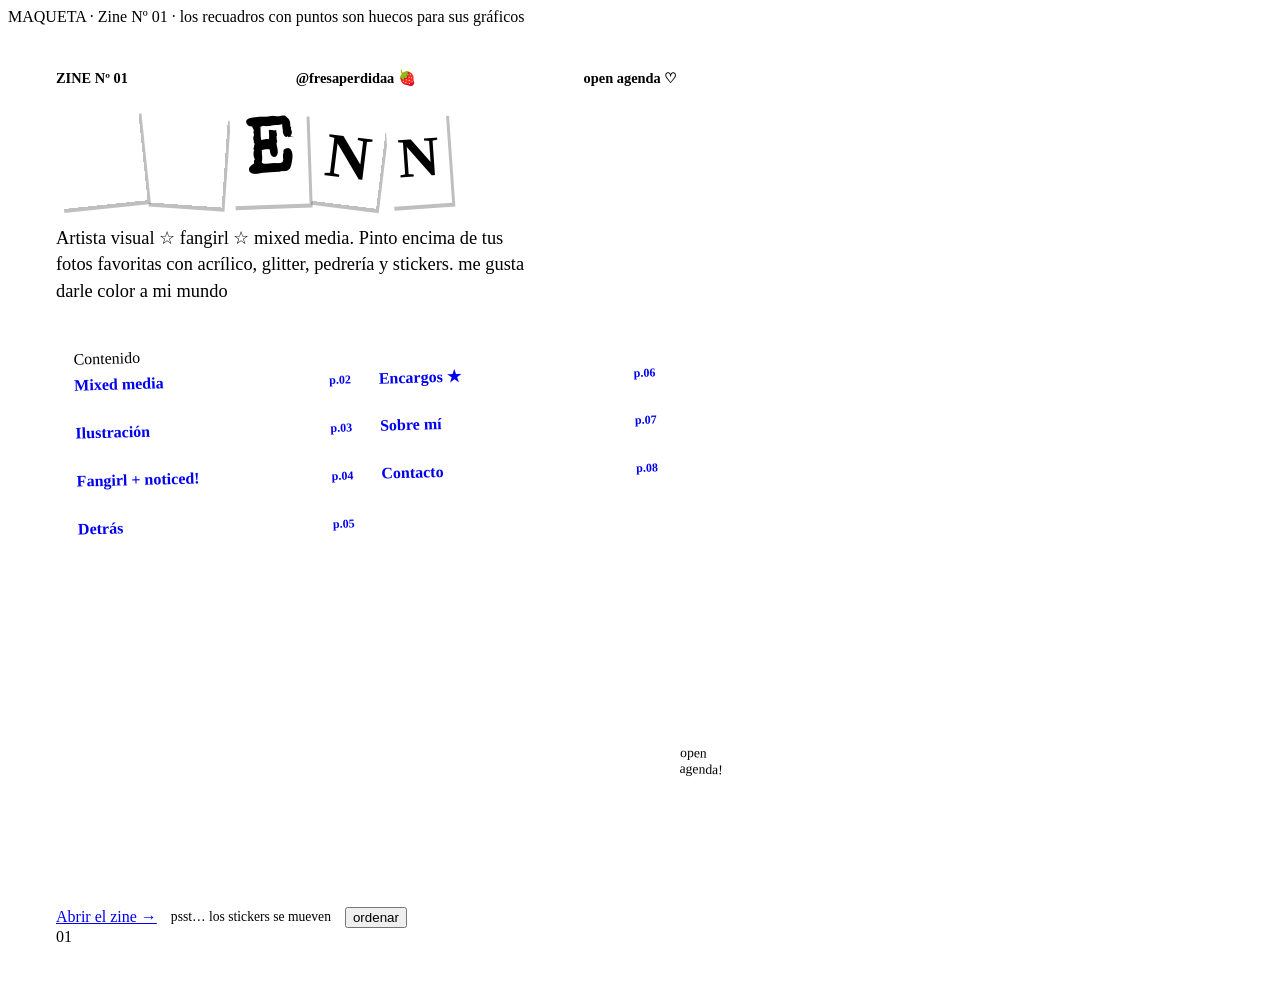
==== mockup/index.html @ 178f4131 "feat(mockup): páginas del zine Nº 01 Portada a pantalla completa con video en loop e índice, Mixed m" ====
<!doctype html>
<html lang="es">
<head>
<meta charset="utf-8">
<meta name="viewport" content="width=device-width, initial-scale=1">
<title>Glenn — Zine Nº 01</title>
<link rel="preconnect" href="https://fonts.googleapis.com">
<link rel="stylesheet" href="https://fonts.googleapis.com/css2?family=Archivo+Black&family=Bowlby+One&family=Courier+Prime:ital,wght@0,400;0,700;1,400&family=Rock+Salt&family=Rubik+Mono+One&family=Special+Elite&display=swap">
<link rel="stylesheet" href="assets/zine.css">
<style>
/* Portada a pantalla completa: en escritorio todo cabe sin desplazar;
   en celular, título + video + botón llenan la primera pantalla. */
.cover-body .zine { padding-top: 12px; padding-bottom: 12px; }
.cover-body .pager { display: none; }   /* la portada ya tiene "Abrir el zine" y las pestañas */
.cover {
  --gap: clamp(8px, 2.2vh, 22px);
  height: calc(100svh - var(--bar, 0px) - 24px); min-height: 0; padding: clamp(18px, 3.5vh, 40px) clamp(20px, 4vw, 48px);
  display: grid; column-gap: clamp(24px, 4vw, 48px);
  grid-template-columns: minmax(0, 1fr) auto;
  grid-template-rows: auto auto auto minmax(0, 1fr) auto;
  grid-template-areas: "issue reel" "title reel" "sub reel" "toc reel" "cta reel";
}
.issue { grid-area: issue; display: flex; justify-content: space-between; gap: 12px; border-bottom: 3px solid var(--ink); padding-bottom: 8px; margin-bottom: var(--gap); font-weight: 700; font-size: .9rem; }

/* Nombre en letras recortadas: cada letra se mueve al pasar el ratón */
.ransom { grid-area: title; display: flex; gap: 6px; margin: 0 0 var(--gap); --fs: clamp(2.2rem, min(6vw, 10vh), 5.4rem); }
.ransom span { display: inline-grid; place-items: center; font-size: var(--fs); line-height: 1; padding: .06em .18em .12em;
  box-shadow: 3px 4px 0 rgba(0,0,0,.25); transition: rotate .3s var(--pop), translate .3s var(--pop); cursor: default; }
.ransom span:hover { rotate: calc(var(--rot) * -1.6); translate: 0 -8px; }
.ransom span:nth-child(1) { --rot: -6deg; rotate: var(--rot); font-family: var(--block); background: var(--ink); color: #fff; }
.ransom span:nth-child(2) { --rot: 4deg; rotate: var(--rot); font-family: "Bowlby One"; }
.ransom span:nth-child(3) { --rot: -2deg; rotate: var(--rot); font-family: "Special Elite"; background: #fff; border: 3px solid var(--ink); font-weight: 700; }
.ransom span:nth-child(4) { --rot: 7deg; rotate: var(--rot); font-family: var(--stamp); background: var(--riso-green); font-size: calc(var(--fs) * .82); }
.ransom span:nth-child(5) { --rot: -4deg; rotate: var(--rot); font-family: var(--hand); background: #fff; color: var(--riso-red); font-size: calc(var(--fs) * .74); border: 3px solid var(--riso-red); }
.ransom span.glitter { color: #fff; text-shadow: 2px 2px 0 var(--ink); }
.sub { grid-area: sub; font-size: clamp(.95rem, 2.1vh, 1.15rem); line-height: 1.45; max-width: 52ch; margin: 0 0 var(--gap); }

/* Índice en dos columnas con "asomo" de cada sección */
.toc-wrap { grid-area: toc; position: relative; align-self: start; }
.toc { background: #fff; border: 2px solid var(--ink); padding: clamp(10px, 2vh, 18px) 20px; rotate: -1.5deg; position: relative; max-width: 600px; }
.toc h2 { font: 400 .95rem var(--stamp); margin: 0 0 4px; }
.toc ol { list-style: none; margin: 0; padding: 0; columns: 2; column-gap: 28px; }
.toc li { break-inside: avoid; }
.toc a { display: flex; align-items: baseline; gap: 8px; min-height: clamp(30px, 4.6vh, 40px); padding: 4px 0; text-decoration: none; font-weight: 700; transition: padding .2s; }
.toc a::after { content: ""; order: 2; flex: 1; border-bottom: 2px dotted var(--ink); }
.toc a span { order: 3; font-family: var(--stamp); font-size: .75rem; }
.toc a:hover, .toc a:focus-visible { color: var(--riso-red); padding-left: 8px; }
.toc .tape { top: -14px; right: 20px; rotate: 8deg; }
.peek { position: absolute; right: -40px; top: -20px; width: clamp(110px, 18vh, 170px); aspect-ratio: 1; z-index: 6; pointer-events: none;
  opacity: 0; scale: .6; rotate: 8deg; transition: opacity .2s, scale .3s var(--pop); box-shadow: 6px 6px 0 var(--ink); }
.peek.on { opacity: 1; scale: 1; }

.desk-hint { grid-area: cta; display: flex; gap: 14px; align-items: center; margin-top: var(--gap); }
.desk-hint .hand { font-size: .85rem; }
.desk-hint .btn, .desk-hint .dymo { flex-shrink: 0; }

/* Video: ocupa toda la altura disponible y deduce el ancho (9:16) */
.cutout { grid-area: reel; position: relative; height: 100%; min-height: 0; aspect-ratio: 9 / 16; justify-self: end;
  rotate: 2deg; box-shadow: 10px 12px 0 var(--ink); background: #fff; border: 3px solid var(--ink); padding: 8px; }
.cutout .reel, .cutout .reel-missing { width: 100%; height: 100%; }
.cutout .reel { display: block; object-fit: cover; background: #111; }
.cutout .reel-missing[hidden], .cutout .reel[hidden] { display: none; }
.cutout .play { position: absolute; left: 16px; bottom: 16px; z-index: 4; width: 48px; height: 48px; border-radius: 50%;
  border: 2px solid var(--ink); background: var(--riso-yellow); font-size: 1rem; cursor: pointer; box-shadow: 3px 3px 0 var(--ink); }
.cutout .play[hidden] { display: none; }
.cutout .tape { top: -14px; left: 30%; rotate: -6deg; }
.cutout .stamp { position: absolute; left: -36px; bottom: 18%; background: #fff; z-index: 3; font-size: .85rem; mix-blend-mode: normal; }

/* Stickers sueltos sobre la portada */
.loose { position: absolute; z-index: 8; width: clamp(56px, 11vh, 90px); aspect-ratio: 1; border-radius: 50%; cursor: grab; box-shadow: 0 0 0 3px var(--ink), 4px 6px 0 3px rgba(0,0,0,.2); rotate: var(--r); }
.loose:active { cursor: grabbing; }
.l1 { top: 8%; right: 34%; --r: -10deg; } .l2 { bottom: 6%; right: 3%; --r: 12deg; } .l3 { top: 3%; right: 3%; --r: 6deg; border-radius: 30% 70% 60% 40% / 50% 40% 60% 50%; }

/* Pantallas muy bajas: se permite desplazar antes que cortar contenido */
@media (min-width: 861px) and (max-height: 560px) { .cover { height: auto; } .cutout { height: 480px; } }

/* ---------- Celular y tablet vertical ---------- */
@media (max-width: 860px) {
  .cover-body .zine { padding: 8px 8px 84px; }
  .cover {
    height: auto; padding: 16px 16px 28px; --gap: 12px;
    grid-template-columns: minmax(0, 1fr);
    grid-template-rows: none;
    grid-template-areas: "issue" "title" "reel" "cta" "sub" "toc";
  }
  .issue { font-size: .78rem; }
  .issue .opt { display: none; }
  .ransom { justify-content: center; --fs: min(13vw, 4.2rem); gap: 4px; }
  /* Primera pantalla: el video ocupa lo que queda entre el título y el botón */
  .cutout { height: auto; width: min(100%, calc((100svh - var(--bar, 0px) - 300px) * 9 / 16)); min-width: 200px; justify-self: center; rotate: 1.5deg; margin-bottom: 8px; }
  .cutout .stamp { left: auto; right: -6px; bottom: 12%; font-size: .75rem; }
  .desk-hint { justify-content: center; margin: 16px 0 20px; }
  .desk-hint .btn { width: 100%; justify-content: center; }
  .sub { text-align: center; margin-inline: auto; }
  .toc ol { columns: 1; }
  .toc a { min-height: 44px; }
  .peek, .loose, .desk-hint .hand, .desk-hint [data-reset], .star.hide-sm { display: none; }
}
</style>
</head>
<body class="cover-body">
<div class="mockbar">MAQUETA · Zine Nº 01 · los recuadros con puntos son huecos para sus gráficos</div>
<main class="zine">
  <article class="page cover" aria-labelledby="t">
      <div class="issue"><span>ZINE Nº 01</span><span>@fresaperdidaa 🍓</span><span class="opt">open agenda ♡</span></div>
      <h1 class="ransom" id="t" aria-label="Glenn"><span aria-hidden="true">G</span><span aria-hidden="true" class="glitter">L</span><span aria-hidden="true">E</span><span aria-hidden="true">N</span><span aria-hidden="true">N</span></h1>
      <p class="sub">Artista visual ☆ fangirl ☆ mixed media. Pinto encima de tus fotos favoritas con acrílico, glitter, pedrería y stickers. <span class="hand">me gusta darle color a mi mundo</span></p>

      <div class="toc-wrap">
        <nav class="toc" aria-labelledby="toc-t">
          <span class="tape pink" aria-hidden="true"></span>
          <h2 id="toc-t">Contenido</h2>
          <ol>
            <li><a href="mixed-media.html" data-peek="foto intervenida">Mixed media <span>p.02</span></a></li>
            <li><a href="ilustracion.html" data-peek="pintura / ilustración">Ilustración <span>p.03</span></a></li>
            <li><a href="fanart.html" data-peek="arte de concierto">Fangirl + noticed! <span>p.04</span></a></li>
            <li><a href="proceso.html" data-peek="reel de proceso">Detrás <span>p.05</span></a></li>
            <li><a href="encargos.html" data-peek="ejemplo de encargo">Encargos ★ <span>p.06</span></a></li>
            <li><a href="sobre-mi.html" data-peek="su foto">Sobre mí <span>p.07</span></a></li>
            <li><a href="contacto.html" data-peek="sobre / carta">Contacto <span>p.08</span></a></li>
          </ol>
        </nav>
        <div class="asset peek" id="peek" aria-hidden="true"></div>
      </div>

      <div class="desk-hint">
        <a class="btn" href="mixed-media.html">Abrir el zine →</a>
        <span class="hand">psst… los stickers se mueven</span>
        <button class="dymo" data-reset>ordenar</button>
      </div>

    <div class="cutout">
      <span class="tape" aria-hidden="true"></span>
      <video class="reel" id="reel" src="assets/portada.mp4" autoplay muted loop playsinline preload="auto" aria-label="Video de Glenn intervenido con glitter y estrellas"></video>
      <div class="asset reel-missing" id="reel-missing" data-asset="falta assets/portada.mp4 (el video del reel)" hidden></div>
      <button class="play" id="reel-btn" aria-label="Pausar video" hidden>❚❚</button>
      <span class="stamp drop">open<br>agenda!</span>
      <span class="star" style="bottom:-18px;right:-18px;--s:44px;--r:20deg;--d:1.6s" aria-hidden="true"></span>
    </div>

    <div class="asset loose l1" data-drag data-asset="sticker" aria-hidden="true"></div>
    <div class="asset loose l2" data-drag data-asset="sticker" aria-hidden="true"></div>
    <div class="asset loose l3" data-drag data-asset="doodle" aria-hidden="true"></div>
    <span class="star hide-sm" style="top:4%;right:calc(9vh * 3);--s:44px;--r:-12deg" aria-hidden="true"></span>
    <span class="star pink hide-sm" style="top:-4px;left:-4px;--s:34px;--r:10deg;--d:.8s" aria-hidden="true"></span>
    <span class="folio">01</span>
  </article>
</main>
<script src="assets/zine.js"></script>
<script>
// Video de portada: si falta el archivo, se ve el hueco; botón de pausa (WCAG 2.2.2)
const reel = document.getElementById("reel"), reelBtn = document.getElementById("reel-btn");
const noReel = () => { reel.hidden = true; document.getElementById("reel-missing").hidden = false; };
reel.addEventListener("error", noReel);
if (reel.error) noReel();
reel.addEventListener("loadeddata", () => { reelBtn.hidden = false; });
if (matchMedia("(prefers-reduced-motion: reduce)").matches) reel.removeAttribute("autoplay"), reel.pause();
const syncBtn = () => { reelBtn.textContent = reel.paused ? "▶" : "❚❚"; reelBtn.setAttribute("aria-label", reel.paused ? "Reproducir video" : "Pausar video"); };
reel.addEventListener("play", syncBtn); reel.addEventListener("pause", syncBtn);
reelBtn.onclick = () => reel.paused ? reel.play() : reel.pause();

// Al pasar por el índice, se asoma una imagen de esa sección junto a la línea
const peek = document.getElementById("peek");
document.querySelectorAll("[data-peek]").forEach(a => {
  const on = () => {
    peek.dataset.asset = a.dataset.peek;
    peek.classList.add("on");
  };
  a.addEventListener("mouseenter", on);
  a.addEventListener("focus", on);
  a.addEventListener("mouseleave", () => peek.classList.remove("on"));
  a.addEventListener("blur", () => peek.classList.remove("on"));
});
</script>
</body>
</html>
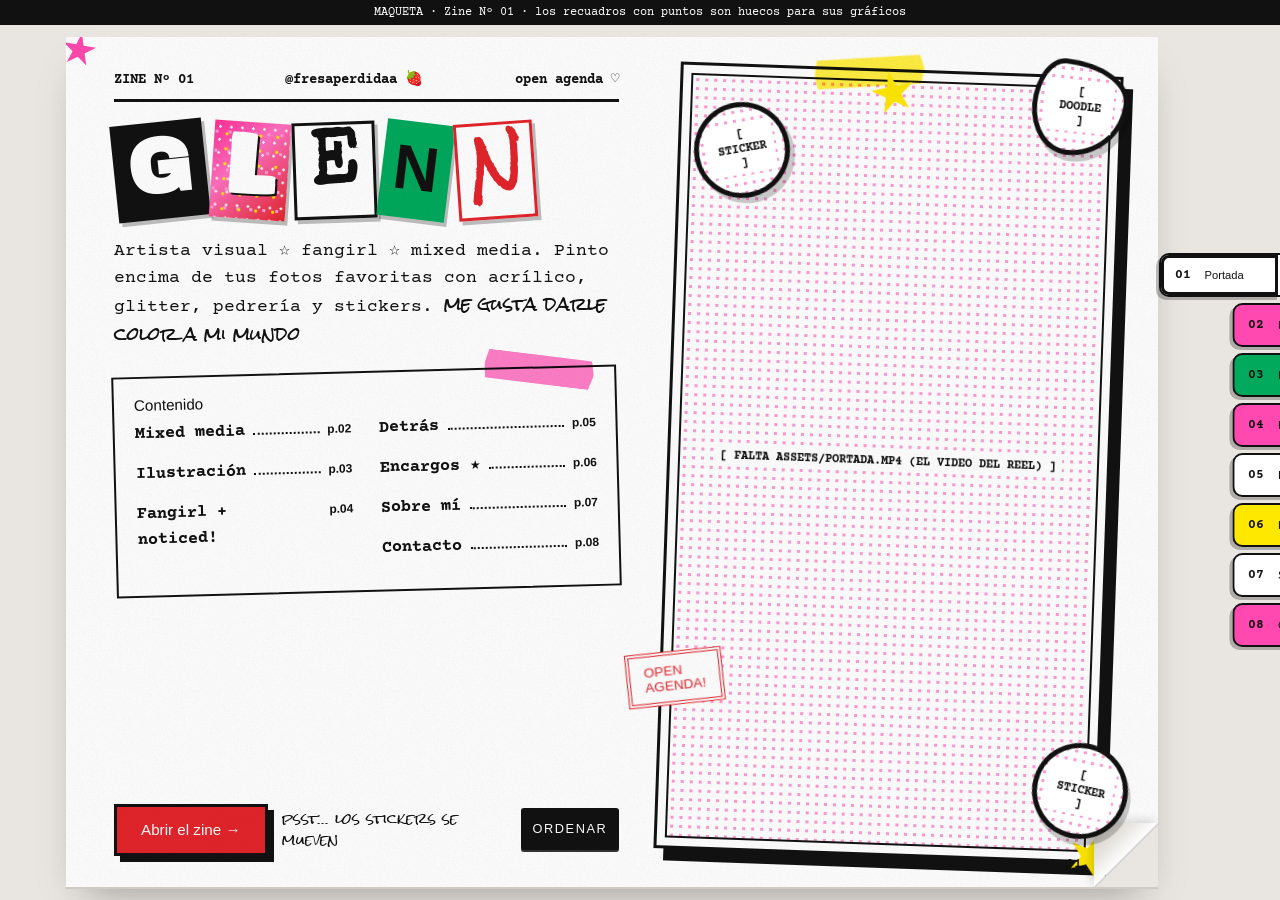
==== commit aa8e78f4: "Merge branch 'feature/pasar-pagina' into develop" ====
--- a/mockup/index.html
+++ b/mockup/index.html
@@ -7,6 +7,8 @@
 <link rel="preconnect" href="https://fonts.googleapis.com">
 <link rel="stylesheet" href="https://fonts.googleapis.com/css2?family=Archivo+Black&family=Bowlby+One&family=Courier+Prime:ital,wght@0,400;0,700;1,400&family=Rock+Salt&family=Rubik+Mono+One&family=Special+Elite&display=swap">
 <link rel="stylesheet" href="assets/zine.css">
+<script src="assets/turn.js"></script>
+<link rel="expect" href="#zine" blocking="render">
 <style>
 /* Portada a pantalla completa: en escritorio todo cabe sin desplazar;
    en celular, título + video + botón llenan la primera pantalla. */
@@ -100,7 +102,7 @@
 </head>
 <body class="cover-body">
 <div class="mockbar">MAQUETA · Zine Nº 01 · los recuadros con puntos son huecos para sus gráficos</div>
-<main class="zine">
+<main class="zine" id="zine">
   <article class="page cover" aria-labelledby="t">
       <div class="issue"><span>ZINE Nº 01</span><span>@fresaperdidaa 🍓</span><span class="opt">open agenda ♡</span></div>
       <h1 class="ransom" id="t" aria-label="Glenn"><span aria-hidden="true">G</span><span aria-hidden="true" class="glitter">L</span><span aria-hidden="true">E</span><span aria-hidden="true">N</span><span aria-hidden="true">N</span></h1>
--- a/mockup/assets/zine.css
+++ b/mockup/assets/zine.css
@@ -0,0 +1,215 @@
+/* Glenn · Zine Nº 01
+   Estética fanzine riso: tintas de risografía (rosa fluorescente, rojo, verde,
+   amarillo) superpuestas con multiply sobre papel de fotocopia blanco.
+   Regla de contraste: el texto siempre va en negro o blanco, nunca en tinta. */
+
+:root {
+  --paper: #FFFFFF;
+  --desk: #E9E6E1;
+  --ink: #111111;
+  --riso-pink: #FF48B0;
+  --riso-red: #E3242B;
+  --riso-green: #00A95C;
+  --riso-yellow: #FFE800;
+  --hand: "Rock Salt", cursive;
+  --type: "Courier Prime", "Courier New", monospace;
+  --stamp: "Rubik Mono One", sans-serif;
+  --block: "Archivo Black", sans-serif;
+  --pop: cubic-bezier(.3, 1.6, .5, 1);
+}
+* { box-sizing: border-box; }
+html { scroll-behavior: smooth; }
+body { margin: 0; background: var(--desk); color: var(--ink); font: 400 17px/1.55 var(--type); overflow-x: hidden; }
+a { color: inherit; }
+button { font: inherit; color: inherit; }
+fieldset { min-width: 0; }   /* por defecto no encoge y desborda en celular */
+:focus-visible { outline: 3px dashed var(--riso-red); outline-offset: 4px; }
+.sr-only { position: absolute; width: 1px; height: 1px; overflow: hidden; clip-path: inset(50%); white-space: nowrap; }
+
+.mockbar { background: var(--ink); color: #fff; text-align: center; padding: 6px 16px; font: 400 .75rem var(--type); }
+
+/* ---------- Pasar página como una revista ----------
+   Navegadores con View Transitions entre documentos (Chrome, Edge, Safari 18.2+):
+   la hoja actual gira sobre su lomo izquierdo (rotateY) y se oscurece, dejando
+   ver debajo la siguiente, que se aclara al quedar descubierta. Hacia atrás, la
+   página anterior vuelve girando encima. Firefox usa el respaldo de zine.js.
+   Solo se animan transform y filter: barato incluso en celulares. */
+@view-transition { navigation: auto; }
+::view-transition-group(sheet) { animation: none; }
+::view-transition-image-pair(sheet) { perspective: 2200px; }
+::view-transition-old(sheet), ::view-transition-new(sheet) {
+  animation-duration: .8s; animation-timing-function: cubic-bezier(.45, .05, .3, 1); animation-fill-mode: both;
+  transform-origin: left center; backface-visibility: hidden; mix-blend-mode: normal; }
+/* Adelante: la hoja de arriba se levanta y se va hacia la izquierda */
+::view-transition-old(sheet) { z-index: 2; animation-name: leaf-turn-away; }
+::view-transition-new(sheet) { z-index: 1; animation-name: leaf-uncover; }
+/* Atrás: la hoja anterior vuelve a caer encima */
+html:active-view-transition-type(back)::view-transition-old(sheet) { z-index: 1; animation-name: leaf-get-covered; }
+html:active-view-transition-type(back)::view-transition-new(sheet) { z-index: 2; animation-name: leaf-turn-back; }
+@keyframes leaf-turn-away {
+  0%   { transform: rotateY(0) skewY(0); filter: brightness(1); }
+  45%  { transform: rotateY(-55deg) skewY(-1.5deg); filter: brightness(.86); }
+  100% { transform: rotateY(-100deg) skewY(0); filter: brightness(.55); } }
+@keyframes leaf-uncover { from { filter: brightness(.72); } to { filter: brightness(1); } }
+@keyframes leaf-turn-back {
+  0%   { transform: rotateY(-100deg); filter: brightness(.55); }
+  55%  { transform: rotateY(-45deg) skewY(-1.5deg); filter: brightness(.86); }
+  100% { transform: rotateY(0) skewY(0); filter: brightness(1); } }
+@keyframes leaf-get-covered { from { filter: brightness(1); } to { filter: brightness(.72); } }
+
+/* Respaldo sin View Transitions: zine.js añade .leaving a la hoja antes de navegar */
+.zine:has(.leaving) { perspective: 2200px; }
+.page.leaving { transform-origin: left center; animation: leaf-lift-left .6s cubic-bezier(.45, .05, .3, 1) forwards; }
+.page.leaving.back { animation-name: leaf-lift-right; transform-origin: right center; }
+@keyframes leaf-lift-left { 45% { transform: rotateY(-50deg) skewY(-1.5deg); filter: brightness(.86); } to { transform: rotateY(-90deg); filter: brightness(.55); } }
+@keyframes leaf-lift-right { 45% { transform: rotateY(50deg) skewY(1.5deg); filter: brightness(.86); } to { transform: rotateY(90deg); filter: brightness(.55); } }
+.page.arriving { animation: leaf-uncover .5s ease-out both; }
+
+/* Esquina doblada: invita a pasar la página (clic o toque) */
+.curl { position: absolute; right: 0; bottom: 0; z-index: 7; width: 64px; height: 64px; display: block;
+  background: linear-gradient(315deg, var(--desk) 0 48%, rgba(0,0,0,.18) 49%, #fdfdfd 51%, #e6e3de 72%, #cfcac2);
+  box-shadow: -4px -4px 8px rgba(0,0,0,.12); border-top-left-radius: 2px;
+  transition: width .35s var(--pop), height .35s var(--pop); }
+.curl:hover, .curl:focus-visible { width: 110px; height: 110px; }
+.curl span { position: absolute; right: 64%; bottom: 64%; translate: 50% 50%; font: 400 .6rem var(--stamp); white-space: nowrap; opacity: 0; transition: opacity .2s; }
+.curl:hover span, .curl:focus-visible span { opacity: 1; }
+.page:has(.curl) .folio { right: 76px; }
+@media (hover: none) { .curl { width: 52px; height: 52px; } }
+
+.zine > .page { view-transition-name: sheet; }
+.tabs { view-transition-name: tabs; }
+
+/* ---------- Hueco para gráficos (trama de puntos riso) ---------- */
+.asset {
+  position: relative; display: grid; place-items: center; text-align: center; padding: 10px;
+  background: radial-gradient(circle, rgba(255,72,176,.55) 1.6px, transparent 1.8px) 0 0 / 9px 9px, #fff;
+  border: 2px solid var(--ink); font: 700 .72rem/1.3 var(--type); text-transform: uppercase; overflow-wrap: anywhere; min-width: 0;
+}
+.asset::before { content: "[ " attr(data-asset) " ]"; background: #fff; padding: 2px 6px; }
+
+/* ---------- Página ---------- */
+.zine { max-width: 1180px; margin: 0 auto; padding: 32px 72px 48px 16px; }
+.page {
+  position: relative; background: var(--paper); padding: clamp(24px, 5vw, 64px); min-height: 78svh;
+  box-shadow: 0 2px 0 #CFCAC2, 0 22px 40px -18px rgba(0,0,0,.35); isolation: isolate; overflow: hidden;
+}
+.page::after {
+  content: ""; position: absolute; inset: 0; pointer-events: none; z-index: 5; opacity: .1; mix-blend-mode: multiply;
+  background-image: url("data:image/svg+xml,%3Csvg xmlns='http://www.w3.org/2000/svg' width='200' height='200'%3E%3Cfilter id='n'%3E%3CfeTurbulence type='fractalNoise' baseFrequency='1.2' numOctaves='2'/%3E%3CfeColorMatrix values='0 0 0 0 0 0 0 0 0 0 0 0 0 0 0 0 0 0 .5 0'/%3E%3C/filter%3E%3Crect width='100%25' height='100%25' filter='url(%23n)'/%3E%3C/svg%3E");
+}
+.page.pink { background: var(--riso-pink); }
+.page.green { background: var(--riso-green); }
+.page.yellow { background: var(--riso-yellow); }
+.page.dark { background: var(--ink); color: #fff; }
+.folio { position: absolute; bottom: 16px; right: 22px; font: 700 .8rem var(--type); z-index: 6; }
+.head { display: flex; justify-content: space-between; align-items: end; gap: 16px; flex-wrap: wrap; margin-bottom: 28px; }
+.lead { max-width: 60ch; margin: 0 0 24px; }
+@media (max-width: 760px) { .zine { padding: 16px 12px 120px; } }
+
+/* ---------- Piezas gráficas reutilizables ---------- */
+.tape { position: absolute; width: 110px; height: 30px; background: rgba(255,232,0,.75); z-index: 4; pointer-events: none;
+  clip-path: polygon(3% 0, 97% 4%, 100% 50%, 96% 100%, 2% 96%, 0 50%); mix-blend-mode: multiply; }
+.tape.pink { background: rgba(255,72,176,.7); }
+.dymo { display: inline-block; background: var(--ink); color: #fff; font: 400 .8rem/1 var(--stamp); letter-spacing: .12em;
+  padding: 8px 12px; border-radius: 3px; text-transform: uppercase; box-shadow: inset 0 -2px 0 rgba(255,255,255,.15); border: 0; }
+.dymo.red { background: var(--riso-red); }
+button.dymo { cursor: pointer; min-height: 44px; transition: translate .15s, background .15s; }
+button.dymo:hover { translate: 0 -2px; }
+button.dymo[aria-pressed="true"] { background: var(--riso-red); }
+.stamp { display: inline-block; font: 400 1rem var(--stamp); color: var(--riso-red); border: 4px double var(--riso-red);
+  padding: 8px 14px; text-transform: uppercase; rotate: -8deg; mix-blend-mode: multiply; background: transparent; }
+.stamp.drop { opacity: 0; scale: 1.8; transition: opacity .2s, scale .35s var(--pop); }
+.stamp.drop.in { opacity: 1; scale: 1; }
+.hand { font: 400 1.1rem/1.5 var(--hand); }
+.torn { -webkit-mask: conic-gradient(from -45deg at bottom, #0000, #000 1deg 89deg, #0000 90deg) 50% / 22px 100%;
+        mask: conic-gradient(from -45deg at bottom, #0000, #000 1deg 89deg, #0000 90deg) 50% / 22px 100%; padding-bottom: 44px; }
+
+/* Título con desregistro riso */
+.riso-title { position: relative; font: 400 clamp(2rem, 10vw, 7.5rem)/.88 var(--block); overflow-wrap: break-word; text-transform: uppercase; margin: 0; letter-spacing: -.02em; }
+.riso-title::before, .riso-title::after { content: attr(data-t); position: absolute; inset: 0; mix-blend-mode: multiply; z-index: -1; }
+.riso-title::before { color: var(--riso-pink); translate: 6px 4px; }
+.riso-title::after { color: var(--riso-green); translate: -4px -3px; opacity: .8; }
+.pink .riso-title::before { color: var(--riso-red); }
+.dark .riso-title::before, .dark .riso-title::after { mix-blend-mode: screen; }
+
+.btn { display: inline-flex; align-items: center; gap: 10px; min-height: 52px; padding: 0 24px; border: 3px solid var(--ink); background: var(--riso-red);
+  color: #fff; font: 400 .95rem var(--stamp); cursor: pointer; text-decoration: none; box-shadow: 6px 6px 0 var(--ink); transition: translate .15s, box-shadow .15s; }
+.btn:hover { translate: -2px -2px; box-shadow: 8px 8px 0 var(--ink); }
+.btn:active { translate: 4px 4px; box-shadow: 2px 2px 0 var(--ink); }
+.btn.white { background: #fff; color: var(--ink); }
+
+/* ---------- Pestañas laterales (navegación entre páginas) ---------- */
+.tabs { position: fixed; right: 0; top: 50%; translate: 0 -50%; z-index: 30; display: flex; flex-direction: column; gap: 6px; }
+.tabs a {
+  display: flex; align-items: center; gap: 8px; min-height: 44px; padding: 8px 12px 8px 14px; text-decoration: none;
+  font: 400 .7rem var(--stamp); border: 2px solid var(--ink); border-right: 0; border-radius: 10px 0 0 10px;
+  background: var(--c, #fff); translate: calc(100% - 48px) 0; transition: translate .3s var(--pop);
+  box-shadow: -3px 3px 0 rgba(0,0,0,.25); white-space: nowrap;
+}
+.tabs a b { font: 700 .8rem var(--type); min-width: 22px; }
+.tabs a:hover, .tabs a:focus-visible, .tabs a[aria-current="page"] { translate: 0 0; }
+.tabs a[aria-current="page"] { outline: 3px solid var(--ink); outline-offset: -5px; }
+@media (max-width: 760px) {
+  .tabs { top: auto; bottom: 0; left: 0; right: 0; translate: 0; flex-direction: row; gap: 4px; overflow-x: auto; padding: 8px 8px 0;
+    background: linear-gradient(transparent, rgba(233,230,225,.95) 30%); scrollbar-width: none; }
+  .tabs a { translate: 0 12px; border: 2px solid var(--ink); border-bottom: 0; border-radius: 10px 10px 0 0; padding-bottom: 20px; }
+  .tabs a[aria-current="page"], .tabs a:hover { translate: 0 0; }
+}
+
+/* ---------- Pie con pasar página ---------- */
+.pager { display: flex; justify-content: space-between; align-items: center; gap: 12px; margin-top: 28px; flex-wrap: wrap; }
+.pager a { display: inline-flex; align-items: center; gap: 10px; min-height: 48px; padding: 8px 14px; text-decoration: none; background: #fff;
+  border: 2px solid var(--ink); font-weight: 700; box-shadow: 4px 4px 0 var(--ink); transition: translate .15s, box-shadow .15s; }
+.pager a:hover { translate: -2px -2px; box-shadow: 6px 6px 0 var(--ink); }
+.pager a small { display: block; font: 400 .7rem var(--stamp); }
+.pager .kbd { font-size: .8rem; opacity: .7; }
+.pager .next { margin-left: auto; text-align: right; }
+
+/* ---------- Lightbox de obra ---------- */
+.obra-dlg { border: 0; padding: 0; background: transparent; max-width: min(980px, 94vw); width: 100%; overflow: visible; }
+.obra-dlg::backdrop { background: rgba(17,17,17,.75); }
+.obra-card { position: relative; display: grid; grid-template-columns: 1.3fr 1fr; background: #fff; border: 3px solid var(--ink); box-shadow: 10px 12px 0 var(--riso-pink); rotate: -1deg; }
+.obra-dlg[open] .obra-card { animation: slap .35s var(--pop); }
+@keyframes slap { from { scale: 1.15; rotate: 4deg; opacity: 0; } }
+.obra-card .asset { min-height: 460px; border: 0; border-right: 3px solid var(--ink); }
+.obra-card .info { padding: 28px 24px; display: flex; flex-direction: column; gap: 12px; }
+.obra-card h2 { font: 400 1.6rem/1.1 var(--block); text-transform: uppercase; margin: 0; }
+.obra-card dl { display: grid; grid-template-columns: auto 1fr; gap: 4px 14px; margin: 0; }
+.obra-card dt { font-weight: 700; text-transform: uppercase; font-size: .8rem; }
+.obra-card dd { margin: 0; }
+.obra-card .tape { top: -14px; left: 40%; }
+.obra-nav { display: flex; gap: 8px; margin-top: auto; flex-wrap: wrap; }
+.icon-btn { width: 48px; height: 48px; display: grid; place-items: center; border: 2px solid var(--ink); background: #fff; cursor: pointer; }
+.icon-btn:hover { background: var(--riso-yellow); }
+.obra-close { position: absolute; top: -18px; right: -18px; z-index: 5; border-radius: 50%; background: var(--riso-yellow); }
+@media (max-width: 720px) { .obra-card { grid-template-columns: 1fr; } .obra-card .asset { min-height: 280px; border-right: 0; border-bottom: 3px solid var(--ink); } .obra-close { right: 4px; } }
+
+@media (prefers-reduced-motion: reduce) {
+  *, *::before, *::after { transition: none !important; animation: none !important; scroll-behavior: auto !important; }
+  ::view-transition-group(*), ::view-transition-old(*), ::view-transition-new(*) { animation: none !important; }
+  .page.leaving, .page.arriving { animation: none !important; }
+  .stamp.drop { opacity: 1; scale: 1; }
+}
+
+/* ---------- Su sello: estrellas amarillas, glitter y pedrería ---------- */
+.star { position: absolute; width: var(--s, 60px); aspect-ratio: 1; background: var(--riso-yellow); z-index: 3; pointer-events: none;
+  clip-path: polygon(50% 0, 61% 35%, 98% 35%, 68% 57%, 79% 91%, 50% 70%, 21% 91%, 32% 57%, 2% 35%, 39% 35%);
+  rotate: var(--r, 0deg); filter: drop-shadow(2px 3px 0 var(--ink)); animation: twinkle 3s ease-in-out infinite; animation-delay: var(--d, 0s); }
+.star.pink { background: var(--riso-pink); }
+@media (max-width: 760px) { .star { width: min(var(--s, 60px), 30px); } }
+@keyframes twinkle { 50% { scale: 1.15; rotate: calc(var(--r, 0deg) + 12deg); } }
+/* Glitter: capas de puntos de colores que titilan */
+.glitter, .page .glitter {
+  background:
+    radial-gradient(circle, #fff 0 1px, transparent 1.5px) 0 0 / 11px 13px,
+    radial-gradient(circle, var(--riso-yellow) 0 1.2px, transparent 1.8px) 4px 6px / 17px 15px,
+    radial-gradient(circle, #ff9ad5 0 1.4px, transparent 2px) 9px 2px / 13px 19px,
+    linear-gradient(135deg, #ff2e97, #ff6fbf 40%, #e3242b);
+  animation: shimmer 2.4s linear infinite;
+}
+@keyframes shimmer { to { background-position: 11px 13px, -13px 21px, 22px 21px, 0 0; } }
+/* Borde de pedrería */
+.gems { padding: 12px; background: radial-gradient(circle, #fff 0 1.5px, #ff48b0 2.5px 4.5px, #9b0050 5px, transparent 6px) 0 0 / 15px 15px, var(--riso-yellow); }
+/* Rastro de estrellitas del cursor */
+.spark { position: fixed; z-index: 300; pointer-events: none; font-size: 14px; translate: -50% -50%; animation: spark .8s ease-out forwards; }
+@keyframes spark { to { opacity: 0; transform: translateY(18px) scale(.4) rotate(90deg); } }
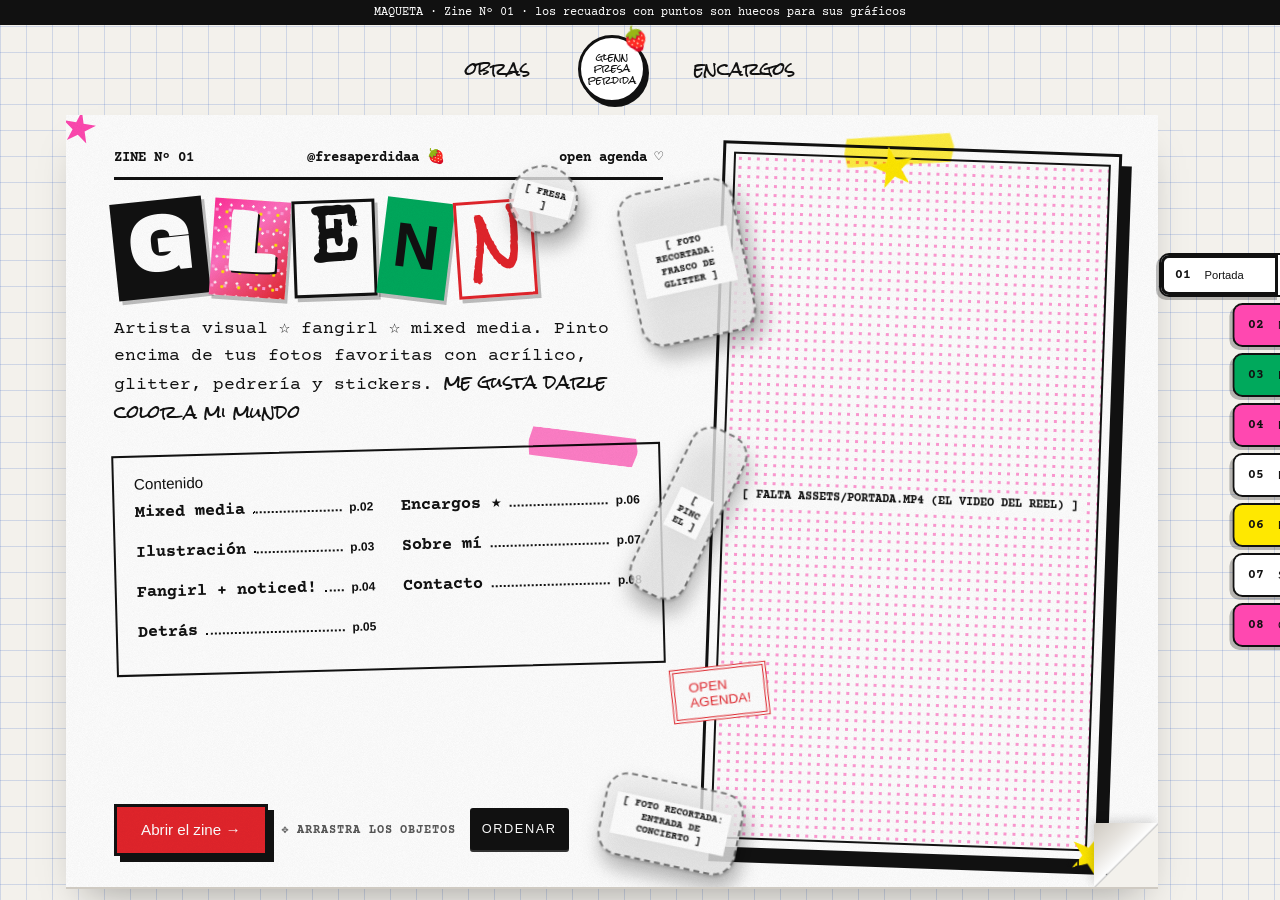
==== commit e9bc3455: "Merge branch 'feature/referencias-visuales' into develop" ====
--- a/mockup/index.html
+++ b/mockup/index.html
@@ -53,7 +53,7 @@
 .peek.on { opacity: 1; scale: 1; }
 
 .desk-hint { grid-area: cta; display: flex; gap: 14px; align-items: center; margin-top: var(--gap); }
-.desk-hint .hand { font-size: .85rem; }
+.desk-hint .drag-hint { white-space: nowrap; }
 .desk-hint .btn, .desk-hint .dymo { flex-shrink: 0; }
 
 /* Video: ocupa toda la altura disponible y deduce el ancho (9:16) */
@@ -68,10 +68,15 @@
 .cutout .tape { top: -14px; left: 30%; rotate: -6deg; }
 .cutout .stamp { position: absolute; left: -36px; bottom: 18%; background: #fff; z-index: 3; font-size: .85rem; mix-blend-mode: normal; }
 
-/* Stickers sueltos sobre la portada */
-.loose { position: absolute; z-index: 8; width: clamp(56px, 11vh, 90px); aspect-ratio: 1; border-radius: 50%; cursor: grab; box-shadow: 0 0 0 3px var(--ink), 4px 6px 0 3px rgba(0,0,0,.2); rotate: var(--r); }
-.loose:active { cursor: grabbing; }
-.l1 { top: 8%; right: 34%; --r: -10deg; } .l2 { bottom: 6%; right: 3%; --r: 12deg; } .l3 { top: 3%; right: 3%; --r: 6deg; border-radius: 30% 70% 60% 40% / 50% 40% 60% 50%; }
+/* Objetos reales de su mesa (fotos recortadas), sueltos y arrastrables */
+.loose { width: clamp(64px, 13vh, 120px); aspect-ratio: 1; }
+/* Van apoyados en los bordes del video, sin tapar texto */
+.l1 { top: 6%; left: -24%; --r: -14deg; aspect-ratio: 3 / 4; }
+.l2 { bottom: -3%; left: -26%; --r: 10deg; width: clamp(80px, 16vh, 140px); aspect-ratio: 5 / 3; }
+.l3 { top: 40%; left: -14%; --r: 24deg; width: clamp(36px, 7vh, 60px); aspect-ratio: 1 / 3; }
+/* Fresa recortada encima del nombre, como las flores sobre el título de Keerthi */
+.ransom { position: relative; width: fit-content; }
+.ransom .fresa { right: calc(var(--fs) * -.55); top: calc(var(--fs) * -.45); width: calc(var(--fs) * .9); aspect-ratio: 1; --r: 14deg; z-index: 2; border-radius: 50%; padding: 4px; }
 
 /* Pantallas muy bajas: se permite desplazar antes que cortar contenido */
 @media (min-width: 861px) and (max-height: 560px) { .cover { height: auto; } .cutout { height: 480px; } }
@@ -87,7 +92,7 @@
   }
   .issue { font-size: .78rem; }
   .issue .opt { display: none; }
-  .ransom { justify-content: center; --fs: min(13vw, 4.2rem); gap: 4px; }
+  .ransom { justify-content: center; justify-self: center; --fs: min(12vw, 4.2rem); gap: 4px; }
   /* Primera pantalla: el video ocupa lo que queda entre el título y el botón */
   .cutout { height: auto; width: min(100%, calc((100svh - var(--bar, 0px) - 300px) * 9 / 16)); min-width: 200px; justify-self: center; rotate: 1.5deg; margin-bottom: 8px; }
   .cutout .stamp { left: auto; right: -6px; bottom: 12%; font-size: .75rem; }
@@ -96,16 +101,22 @@
   .sub { text-align: center; margin-inline: auto; }
   .toc ol { columns: 1; }
   .toc a { min-height: 44px; }
-  .peek, .loose, .desk-hint .hand, .desk-hint [data-reset], .star.hide-sm { display: none; }
+  .peek, .loose, .desk-hint .drag-hint, .desk-hint [data-reset], .star.hide-sm { display: none; }
+  .ransom .fresa { right: calc(var(--fs) * -.4); }
 }
 </style>
 </head>
 <body class="cover-body">
 <div class="mockbar">MAQUETA · Zine Nº 01 · los recuadros con puntos son huecos para sus gráficos</div>
+<header class="masthead">
+  <a href="mixed-media.html">obras</a>
+  <a class="badge" href="index.html" aria-label="Glenn, volver a la portada">glenn<br>fresa<br>perdida</a>
+  <a href="encargos.html">encargos</a>
+</header>
 <main class="zine" id="zine">
   <article class="page cover" aria-labelledby="t">
       <div class="issue"><span>ZINE Nº 01</span><span>@fresaperdidaa 🍓</span><span class="opt">open agenda ♡</span></div>
-      <h1 class="ransom" id="t" aria-label="Glenn"><span aria-hidden="true">G</span><span aria-hidden="true" class="glitter">L</span><span aria-hidden="true">E</span><span aria-hidden="true">N</span><span aria-hidden="true">N</span></h1>
+      <h1 class="ransom" id="t" aria-label="Glenn"><span aria-hidden="true">G</span><span aria-hidden="true" class="glitter">L</span><span aria-hidden="true">E</span><span aria-hidden="true">N</span><span aria-hidden="true">N</span><i class="asset obj fresa" data-asset="fresa" aria-hidden="true"></i></h1>
       <p class="sub">Artista visual ☆ fangirl ☆ mixed media. Pinto encima de tus fotos favoritas con acrílico, glitter, pedrería y stickers. <span class="hand">me gusta darle color a mi mundo</span></p>
 
       <div class="toc-wrap">
@@ -127,7 +138,7 @@
 
       <div class="desk-hint">
         <a class="btn" href="mixed-media.html">Abrir el zine →</a>
-        <span class="hand">psst… los stickers se mueven</span>
+        <span class="drag-hint" aria-hidden="true">✥ arrastra los objetos</span>
         <button class="dymo" data-reset>ordenar</button>
       </div>
 
@@ -137,12 +148,13 @@
       <div class="asset reel-missing" id="reel-missing" data-asset="falta assets/portada.mp4 (el video del reel)" hidden></div>
       <button class="play" id="reel-btn" aria-label="Pausar video" hidden>❚❚</button>
       <span class="stamp drop">open<br>agenda!</span>
+      <div class="asset obj loose l1" data-drag data-asset="foto recortada: frasco de glitter" aria-hidden="true"></div>
+      <div class="asset obj loose l2" data-drag data-asset="foto recortada: entrada de concierto" aria-hidden="true"></div>
+      <div class="asset obj loose l3" data-drag data-asset="pincel" aria-hidden="true"></div>
+
       <span class="star" style="bottom:-18px;right:-18px;--s:44px;--r:20deg;--d:1.6s" aria-hidden="true"></span>
     </div>
 
-    <div class="asset loose l1" data-drag data-asset="sticker" aria-hidden="true"></div>
-    <div class="asset loose l2" data-drag data-asset="sticker" aria-hidden="true"></div>
-    <div class="asset loose l3" data-drag data-asset="doodle" aria-hidden="true"></div>
     <span class="star hide-sm" style="top:4%;right:calc(9vh * 3);--s:44px;--r:-12deg" aria-hidden="true"></span>
     <span class="star pink hide-sm" style="top:-4px;left:-4px;--s:34px;--r:10deg;--d:.8s" aria-hidden="true"></span>
     <span class="folio">01</span>
--- a/mockup/assets/zine.css
+++ b/mockup/assets/zine.css
@@ -5,7 +5,7 @@
 
 :root {
   --paper: #FFFFFF;
-  --desk: #E9E6E1;
+  --desk: #F3F1EC;
   --ink: #111111;
   --riso-pink: #FF48B0;
   --riso-red: #E3242B;
@@ -19,7 +19,12 @@
 }
 * { box-sizing: border-box; }
 html { scroll-behavior: smooth; }
-body { margin: 0; background: var(--desk); color: var(--ink); font: 400 17px/1.55 var(--type); overflow-x: hidden; }
+/* El escritorio es una hoja de cuaderno cuadriculada (ref. theyellowdiary) */
+body { margin: 0; color: var(--ink); font: 400 17px/1.55 var(--type); overflow-x: hidden;
+  background:
+    linear-gradient(rgba(64, 104, 196, .2) 1px, transparent 1px) 0 0 / 26px 26px,
+    linear-gradient(90deg, rgba(64, 104, 196, .2) 1px, transparent 1px) 0 0 / 26px 26px,
+    var(--desk); }
 a { color: inherit; }
 button { font: inherit; color: inherit; }
 fieldset { min-width: 0; }   /* por defecto no encoge y desborda en celular */
@@ -213,3 +218,51 @@
 /* Rastro de estrellitas del cursor */
 .spark { position: fixed; z-index: 300; pointer-events: none; font-size: 14px; translate: -50% -50%; animation: spark .8s ease-out forwards; }
 @keyframes spark { to { opacity: 0; transform: translateY(18px) scale(.4) rotate(90deg); } }
+
+/* ---------- Cabecera: sello dibujado al centro (ref. theyellowdiary) ---------- */
+.masthead { view-transition-name: masthead; display: grid; grid-template-columns: 1fr auto 1fr; align-items: center; gap: clamp(16px, 4vw, 48px);
+  max-width: 1180px; margin: 0 auto; padding: 10px 72px 0 16px; }
+.masthead a { text-decoration: none; font: 400 clamp(.95rem, 1.6vw, 1.15rem) var(--hand); min-height: 44px; display: inline-flex; align-items: center; }
+.masthead a:first-child { justify-self: end; }
+.masthead a:last-child { justify-self: start; }
+.masthead a:not(.badge):hover { color: var(--riso-red); text-decoration: underline wavy 2px; text-underline-offset: 6px; }
+.badge { width: 68px; height: 68px; border-radius: 50%; border: 3px solid var(--ink); background: #fff; justify-content: center; text-align: center;
+  font: 400 .62rem/1.15 var(--hand) !important; box-shadow: 3px 4px 0 var(--ink); transition: rotate .4s var(--pop); position: relative; }
+.badge::before { content: "🍓"; position: absolute; top: -12px; right: -6px; font-size: 1.3rem; rotate: 18deg; }
+.badge:hover { rotate: -12deg; }
+@media (max-width: 760px) { .masthead { padding: 8px 12px 0; } .badge { width: 56px; height: 56px; } }
+
+/* ---------- Objetos reales recortados (PNG sin fondo) con sombra de verdad ---------- */
+.obj { position: absolute; z-index: 8; filter: drop-shadow(6px 12px 10px rgba(0,0,0,.32)) drop-shadow(1px 2px 1px rgba(0,0,0,.2)); rotate: var(--r, 0deg); }
+.obj.asset { border: 2px dashed rgba(17,17,17,.55); border-radius: 22px; background: rgba(255,255,255,.75); font-size: .62rem; }
+.obj[data-drag] { cursor: grab; transition: scale .25s var(--pop), filter .25s; }
+.obj[data-drag]:hover { scale: 1.04; filter: drop-shadow(10px 20px 14px rgba(0,0,0,.3)) drop-shadow(1px 2px 1px rgba(0,0,0,.2)); }
+.obj[data-drag]:active { cursor: grabbing; scale: 1.08; }
+.drag-hint { font: 700 .72rem var(--type); text-transform: uppercase; letter-spacing: .08em; display: inline-flex; gap: 6px; align-items: center; opacity: .7; }
+
+/* ---------- Papel kraft rasgado que deja ver una hoja blanca (ref. theyellowdiary) ---------- */
+.kraft { position: relative; padding: clamp(28px, 5vw, 56px) clamp(16px, 4vw, 48px); border-radius: 6px;
+  background:
+    radial-gradient(circle at 20% 30%, rgba(255,255,255,.08) 0 2px, transparent 3px) 0 0 / 23px 19px,
+    radial-gradient(circle at 70% 60%, rgba(0,0,0,.07) 0 1.5px, transparent 2.5px) 0 0 / 17px 21px,
+    linear-gradient(160deg, #C9A57A, #B88F62 60%, #A87F55);
+  box-shadow: inset 0 0 40px rgba(0,0,0,.18); }
+.kraft .hole { position: relative; background: #fff; padding: clamp(32px, 5vw, 56px) clamp(20px, 5vw, 64px);
+  clip-path: polygon(0% 6%, 4% 2%, 9% 5%, 15% 0%, 22% 4%, 30% 1%, 37% 5%, 45% 1%, 53% 4%, 61% 0%, 68% 4%, 76% 1%, 84% 5%, 91% 1%, 96% 4%, 100% 2%,
+    98% 22%, 100% 41%, 97% 60%, 100% 79%, 98% 96%, 92% 99%, 85% 95%, 77% 100%, 69% 96%, 60% 100%, 52% 95%, 43% 99%, 35% 96%, 27% 100%, 19% 95%, 11% 99%, 4% 96%, 0% 100%,
+    2% 80%, 0% 60%, 3% 40%, 0% 22%); }
+.kraft .curl-edge { position: absolute; left: clamp(4px, 2vw, 24px); top: 10%; bottom: 10%; width: clamp(28px, 5vw, 56px); border-radius: 30px; z-index: 2;
+  background: linear-gradient(90deg, #8E6A43, #D9B88E 35%, #C29B6E 60%, #7E5C38); box-shadow: 8px 0 14px rgba(0,0,0,.35); }
+
+/* ---------- Pastillas de habilidades alrededor de un objeto (ref. theyellowdiary) ---------- */
+.pills { position: relative; display: grid; place-items: center; min-height: 380px; margin-top: 24px; }
+.pills .center { width: clamp(150px, 22vw, 220px); aspect-ratio: 1; position: relative; }
+.pill { position: absolute; padding: 10px 18px; border-radius: 999px; background: #C7D4F7; border: 2px solid var(--ink); font-weight: 700;
+  rotate: var(--r, 0deg); box-shadow: 3px 4px 0 var(--ink); white-space: nowrap; transition: rotate .3s var(--pop), translate .3s var(--pop); }
+.pill:nth-child(3n) { background: var(--riso-pink); } .pill:nth-child(3n+1) { background: var(--riso-yellow); }
+.pill:hover { rotate: 0deg; translate: 0 -4px; }
+@media (max-width: 760px) {
+  .pills { display: flex; flex-wrap: wrap; justify-content: center; gap: 10px; min-height: 0; }
+  .pills .center { width: 160px; margin: 0 auto 8px; flex-basis: 100%; max-width: 160px; }
+  .pill { position: static; }
+}
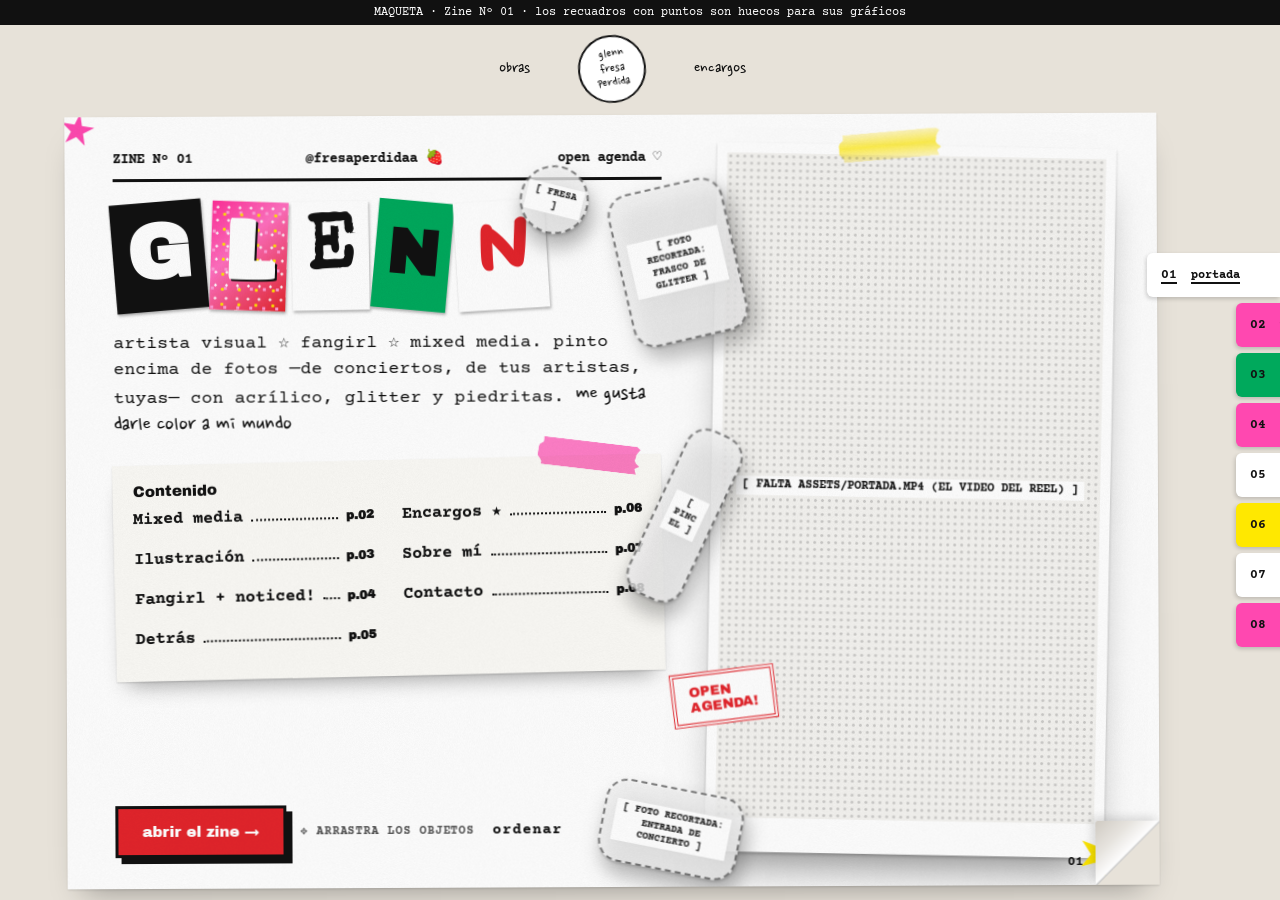
==== commit 065f5a5e: "fix(mockup): corregir el aspecto que delataba a la IA - Sombra dura solo en botones; papel, fotos y " ====
--- a/mockup/index.html
+++ b/mockup/index.html
@@ -5,7 +5,7 @@
 <meta name="viewport" content="width=device-width, initial-scale=1">
 <title>Glenn — Zine Nº 01</title>
 <link rel="preconnect" href="https://fonts.googleapis.com">
-<link rel="stylesheet" href="https://fonts.googleapis.com/css2?family=Archivo+Black&family=Bowlby+One&family=Courier+Prime:ital,wght@0,400;0,700;1,400&family=Rock+Salt&family=Rubik+Mono+One&family=Special+Elite&display=swap">
+<link rel="stylesheet" href="https://fonts.googleapis.com/css2?family=Archivo+Black&family=Bowlby+One&family=Courier+Prime:ital,wght@0,400;0,700;1,400&family=Nanum+Pen+Script&family=Special+Elite&display=swap">
 <link rel="stylesheet" href="assets/zine.css">
 <script src="assets/turn.js"></script>
 <link rel="expect" href="#zine" blocking="render">
@@ -27,19 +27,19 @@
 /* Nombre en letras recortadas: cada letra se mueve al pasar el ratón */
 .ransom { grid-area: title; display: flex; gap: 6px; margin: 0 0 var(--gap); --fs: clamp(2.2rem, min(6vw, 10vh), 5.4rem); }
 .ransom span { display: inline-grid; place-items: center; font-size: var(--fs); line-height: 1; padding: .06em .18em .12em;
-  box-shadow: 3px 4px 0 rgba(0,0,0,.25); transition: rotate .3s var(--pop), translate .3s var(--pop); cursor: default; }
-.ransom span:hover { rotate: calc(var(--rot) * -1.6); translate: 0 -8px; }
-.ransom span:nth-child(1) { --rot: -6deg; rotate: var(--rot); font-family: var(--block); background: var(--ink); color: #fff; }
-.ransom span:nth-child(2) { --rot: 4deg; rotate: var(--rot); font-family: "Bowlby One"; }
-.ransom span:nth-child(3) { --rot: -2deg; rotate: var(--rot); font-family: "Special Elite"; background: #fff; border: 3px solid var(--ink); font-weight: 700; }
-.ransom span:nth-child(4) { --rot: 7deg; rotate: var(--rot); font-family: var(--stamp); background: var(--riso-green); font-size: calc(var(--fs) * .82); }
-.ransom span:nth-child(5) { --rot: -4deg; rotate: var(--rot); font-family: var(--hand); background: #fff; color: var(--riso-red); font-size: calc(var(--fs) * .74); border: 3px solid var(--riso-red); }
+  box-shadow: 1px 2px 3px rgba(0,0,0,.3); cursor: default; }
+.ransom span:nth-child(1) { --rot: -4.6deg; rotate: var(--rot); font-family: var(--block); background: var(--ink); color: #fff; }
+.ransom span:nth-child(2) { --rot: 2.1deg; rotate: var(--rot); font-family: "Bowlby One"; }
+.ransom span:nth-child(3) { --rot: -.8deg; rotate: var(--rot); font-family: "Special Elite"; background: #fff; font-weight: 700; }
+.ransom span:nth-child(4) { --rot: 5.3deg; rotate: var(--rot); font-family: var(--stamp); background: var(--riso-green); font-size: calc(var(--fs) * .82); }
+.ransom span:nth-child(5) { --rot: -3.4deg; rotate: var(--rot); font-family: var(--hand); background: #fff; color: var(--riso-red); font-size: calc(var(--fs) * 1.45); line-height: .8; }
 .ransom span.glitter { color: #fff; text-shadow: 2px 2px 0 var(--ink); }
+.sub .hand { font-size: 1.25em; }
 .sub { grid-area: sub; font-size: clamp(.95rem, 2.1vh, 1.15rem); line-height: 1.45; max-width: 52ch; margin: 0 0 var(--gap); }
 
 /* Índice en dos columnas con "asomo" de cada sección */
 .toc-wrap { grid-area: toc; position: relative; align-self: start; }
-.toc { background: #fff; border: 2px solid var(--ink); padding: clamp(10px, 2vh, 18px) 20px; rotate: -1.5deg; position: relative; max-width: 600px; }
+.toc { background: #FBFAF6; box-shadow: 0 1px 2px rgba(0,0,0,.15), 0 14px 22px -12px rgba(0,0,0,.4); padding: clamp(10px, 2vh, 18px) 20px; rotate: -1.1deg; position: relative; max-width: 600px; }
 .toc h2 { font: 400 .95rem var(--stamp); margin: 0 0 4px; }
 .toc ol { list-style: none; margin: 0; padding: 0; columns: 2; column-gap: 28px; }
 .toc li { break-inside: avoid; }
@@ -49,7 +49,7 @@
 .toc a:hover, .toc a:focus-visible { color: var(--riso-red); padding-left: 8px; }
 .toc .tape { top: -14px; right: 20px; rotate: 8deg; }
 .peek { position: absolute; right: -40px; top: -20px; width: clamp(110px, 18vh, 170px); aspect-ratio: 1; z-index: 6; pointer-events: none;
-  opacity: 0; scale: .6; rotate: 8deg; transition: opacity .2s, scale .3s var(--pop); box-shadow: 6px 6px 0 var(--ink); }
+  opacity: 0; scale: .6; rotate: 6deg; transition: opacity .2s, scale .25s ease; box-shadow: 0 1px 2px rgba(0,0,0,.15), 0 14px 22px -12px rgba(0,0,0,.4); }
 .peek.on { opacity: 1; scale: 1; }
 
 .desk-hint { grid-area: cta; display: flex; gap: 14px; align-items: center; margin-top: var(--gap); }
@@ -58,12 +58,12 @@
 
 /* Video: ocupa toda la altura disponible y deduce el ancho (9:16) */
 .cutout { grid-area: reel; position: relative; height: 100%; min-height: 0; aspect-ratio: 9 / 16; justify-self: end;
-  rotate: 2deg; box-shadow: 10px 12px 0 var(--ink); background: #fff; border: 3px solid var(--ink); padding: 8px; }
+  rotate: 1.3deg; box-shadow: 0 2px 3px rgba(0,0,0,.2), 0 26px 40px -18px rgba(0,0,0,.5); background: #fff; padding: 10px 10px 34px; }
 .cutout .reel, .cutout .reel-missing { width: 100%; height: 100%; }
 .cutout .reel { display: block; object-fit: cover; background: #111; }
 .cutout .reel-missing[hidden], .cutout .reel[hidden] { display: none; }
 .cutout .play { position: absolute; left: 16px; bottom: 16px; z-index: 4; width: 48px; height: 48px; border-radius: 50%;
-  border: 2px solid var(--ink); background: var(--riso-yellow); font-size: 1rem; cursor: pointer; box-shadow: 3px 3px 0 var(--ink); }
+  border: 0; background: rgba(255,255,255,.9); font-size: 1rem; cursor: var(--cursor-hand); box-shadow: 0 2px 6px rgba(0,0,0,.3); }
 .cutout .play[hidden] { display: none; }
 .cutout .tape { top: -14px; left: 30%; rotate: -6deg; }
 .cutout .stamp { position: absolute; left: -36px; bottom: 18%; background: #fff; z-index: 3; font-size: .85rem; mix-blend-mode: normal; }
@@ -79,7 +79,8 @@
 .ransom .fresa { right: calc(var(--fs) * -.55); top: calc(var(--fs) * -.45); width: calc(var(--fs) * .9); aspect-ratio: 1; --r: 14deg; z-index: 2; border-radius: 50%; padding: 4px; }
 
 /* Pantallas muy bajas: se permite desplazar antes que cortar contenido */
-@media (min-width: 861px) and (max-height: 560px) { .cover { height: auto; } .cutout { height: 480px; } }
+/* Pantallas bajas: se permite desplazar antes que encimar el índice sobre el botón */
+@media (min-width: 861px) and (max-height: 640px) { .cover { height: auto; } .cutout { height: 520px; } }
 
 /* ---------- Celular y tablet vertical ---------- */
 @media (max-width: 860px) {
@@ -94,7 +95,8 @@
   .issue .opt { display: none; }
   .ransom { justify-content: center; justify-self: center; --fs: min(12vw, 4.2rem); gap: 4px; }
   /* Primera pantalla: el video ocupa lo que queda entre el título y el botón */
-  .cutout { height: auto; width: min(100%, calc((100svh - var(--bar, 0px) - 300px) * 9 / 16)); min-width: 200px; justify-self: center; rotate: 1.5deg; margin-bottom: 8px; }
+  /* El video toma el alto que queda entre el nombre y el botón (y las pestañas de abajo) */
+  .cutout { height: max(220px, calc(100svh - var(--bar, 0px) - 340px)); width: auto; max-width: 100%; justify-self: center; rotate: 1.5deg; margin-bottom: 8px; }
   .cutout .stamp { left: auto; right: -6px; bottom: 12%; font-size: .75rem; }
   .desk-hint { justify-content: center; margin: 16px 0 20px; }
   .desk-hint .btn { width: 100%; justify-content: center; }
@@ -114,10 +116,10 @@
   <a href="encargos.html">encargos</a>
 </header>
 <main class="zine" id="zine">
-  <article class="page cover" aria-labelledby="t">
+  <article style="--sheet-tilt:-.25deg" class="page cover" aria-labelledby="t">
       <div class="issue"><span>ZINE Nº 01</span><span>@fresaperdidaa 🍓</span><span class="opt">open agenda ♡</span></div>
       <h1 class="ransom" id="t" aria-label="Glenn"><span aria-hidden="true">G</span><span aria-hidden="true" class="glitter">L</span><span aria-hidden="true">E</span><span aria-hidden="true">N</span><span aria-hidden="true">N</span><i class="asset obj fresa" data-asset="fresa" aria-hidden="true"></i></h1>
-      <p class="sub">Artista visual ☆ fangirl ☆ mixed media. Pinto encima de tus fotos favoritas con acrílico, glitter, pedrería y stickers. <span class="hand">me gusta darle color a mi mundo</span></p>
+      <p class="sub">artista visual ☆ fangirl ☆ mixed media. pinto encima de fotos —de conciertos, de tus artistas, tuyas— con acrílico, glitter y piedritas. <span class="hand">me gusta darle color a mi mundo</span></p>
 
       <div class="toc-wrap">
         <nav class="toc" aria-labelledby="toc-t">
@@ -137,7 +139,7 @@
       </div>
 
       <div class="desk-hint">
-        <a class="btn" href="mixed-media.html">Abrir el zine →</a>
+        <a class="btn" href="mixed-media.html">abrir el zine →</a>
         <span class="drag-hint" aria-hidden="true">✥ arrastra los objetos</span>
         <button class="dymo" data-reset>ordenar</button>
       </div>
@@ -155,8 +157,7 @@
       <span class="star" style="bottom:-18px;right:-18px;--s:44px;--r:20deg;--d:1.6s" aria-hidden="true"></span>
     </div>
 
-    <span class="star hide-sm" style="top:4%;right:calc(9vh * 3);--s:44px;--r:-12deg" aria-hidden="true"></span>
-    <span class="star pink hide-sm" style="top:-4px;left:-4px;--s:34px;--r:10deg;--d:.8s" aria-hidden="true"></span>
+        <span class="star pink hide-sm" style="top:-4px;left:-4px;--s:34px;--r:10deg;--d:.8s" aria-hidden="true"></span>
     <span class="folio">01</span>
   </article>
 </main>
--- a/mockup/assets/zine.css
+++ b/mockup/assets/zine.css
@@ -5,26 +5,26 @@
 
 :root {
   --paper: #FFFFFF;
-  --desk: #F3F1EC;
+  --desk: #E7E2D9;
   --ink: #111111;
   --riso-pink: #FF48B0;
   --riso-red: #E3242B;
   --riso-green: #00A95C;
   --riso-yellow: #FFE800;
-  --hand: "Rock Salt", cursive;
+  --hand: "Nanum Pen Script", cursive;   /* provisional: irá su letra (Calligraphr) */
   --type: "Courier Prime", "Courier New", monospace;
-  --stamp: "Rubik Mono One", sans-serif;
+  --stamp: "Archivo Black", sans-serif;
   --block: "Archivo Black", sans-serif;
   --pop: cubic-bezier(.3, 1.6, .5, 1);
-}
+  /* Cursor fresa: la punta es la punta del cursor (3,3); con brillo sobre lo que se puede tocar */
+  --cursor: url("data:image/svg+xml,%3Csvg xmlns='http://www.w3.org/2000/svg' width='32' height='32' viewBox='0 0 32 32'%3E %3Cpath d='M3 3C10 2.5 21 6 26 12.5c4 5.5 1.5 14-5.5 15-7 1.2-14.5-3.5-16.5-11C2.8 11 2.7 6.5 3 3z' fill='%23E3242B' stroke='%23111' stroke-width='1.6' stroke-linejoin='round'/%3E %3Cg fill='%23FFE800' stroke='%23111' stroke-width='.5'%3E%3Cellipse cx='9' cy='8.5' rx='.9' ry='1.3' transform='rotate%28-40 9 8.5%29'/%3E%3Cellipse cx='15' cy='9' rx='.9' ry='1.3' transform='rotate%28-40 15 9%29'/%3E%3Cellipse cx='9.5' cy='15' rx='.9' ry='1.3' transform='rotate%28-40 9.5 15%29'/%3E%3Cellipse cx='16' cy='15.5' rx='.9' ry='1.3' transform='rotate%28-40 16 15.5%29'/%3E%3Cellipse cx='21' cy='14' rx='.9' ry='1.3' transform='rotate%28-40 21 14%29'/%3E%3Cellipse cx='13' cy='21' rx='.9' ry='1.3' transform='rotate%28-40 13 21%29'/%3E%3Cellipse cx='19' cy='21.5' rx='.9' ry='1.3' transform='rotate%28-40 19 21.5%29'/%3E%3C/g%3E %3Cpath d='M27.5 23.5l3.5-.5-2.6 2.6 2.4 2.8-3.5-.6-.8 3.4-1.6-3.2-3.3 1.2 1.9-3-3.1-1.6 3.5-.4z' fill='%2300A95C' stroke='%23111' stroke-width='1' stroke-linejoin='round'/%3E %3C/svg%3E") 3 3, auto;
+  --cursor-hand: url("data:image/svg+xml,%3Csvg xmlns='http://www.w3.org/2000/svg' width='32' height='32' viewBox='0 0 32 32'%3E %3Cpath d='M3 3C10 2.5 21 6 26 12.5c4 5.5 1.5 14-5.5 15-7 1.2-14.5-3.5-16.5-11C2.8 11 2.7 6.5 3 3z' fill='%23FF2E63' stroke='%23111' stroke-width='1.6' stroke-linejoin='round'/%3E %3Cg fill='%23FFE800' stroke='%23111' stroke-width='.5'%3E%3Cellipse cx='9' cy='8.5' rx='.9' ry='1.3' transform='rotate%28-40 9 8.5%29'/%3E%3Cellipse cx='15' cy='9' rx='.9' ry='1.3' transform='rotate%28-40 15 9%29'/%3E%3Cellipse cx='9.5' cy='15' rx='.9' ry='1.3' transform='rotate%28-40 9.5 15%29'/%3E%3Cellipse cx='16' cy='15.5' rx='.9' ry='1.3' transform='rotate%28-40 16 15.5%29'/%3E%3Cellipse cx='21' cy='14' rx='.9' ry='1.3' transform='rotate%28-40 21 14%29'/%3E%3Cellipse cx='13' cy='21' rx='.9' ry='1.3' transform='rotate%28-40 13 21%29'/%3E%3Cellipse cx='19' cy='21.5' rx='.9' ry='1.3' transform='rotate%28-40 19 21.5%29'/%3E%3C/g%3E %3Cpath d='M27.5 23.5l3.5-.5-2.6 2.6 2.4 2.8-3.5-.6-.8 3.4-1.6-3.2-3.3 1.2 1.9-3-3.1-1.6 3.5-.4z' fill='%2300A95C' stroke='%23111' stroke-width='1' stroke-linejoin='round'/%3E %3Cpath d='M27 3l1 2.2 2.2 1-2.2 1L27 9.4l-1-2.2-2.2-1 2.2-1z' fill='%23FFE800' stroke='%23111' stroke-width='.8'/%3E%3C/svg%3E") 3 3, pointer;
+}
+html { cursor: var(--cursor); }
+a, button, summary, select, label:has(input), [role="button"], input[type="radio"], input[type="checkbox"], input[type="range"] { cursor: var(--cursor-hand); }
 * { box-sizing: border-box; }
 html { scroll-behavior: smooth; }
-/* El escritorio es una hoja de cuaderno cuadriculada (ref. theyellowdiary) */
-body { margin: 0; color: var(--ink); font: 400 17px/1.55 var(--type); overflow-x: hidden;
-  background:
-    linear-gradient(rgba(64, 104, 196, .2) 1px, transparent 1px) 0 0 / 26px 26px,
-    linear-gradient(90deg, rgba(64, 104, 196, .2) 1px, transparent 1px) 0 0 / 26px 26px,
-    var(--desk); }
+body { margin: 0; color: var(--ink); font: 400 17px/1.55 var(--type); overflow-x: hidden; background: var(--desk); }
 a { color: inherit; }
 button { font: inherit; color: inherit; }
 fieldset { min-width: 0; }   /* por defecto no encoge y desborda en celular */
@@ -87,8 +87,8 @@
 /* ---------- Hueco para gráficos (trama de puntos riso) ---------- */
 .asset {
   position: relative; display: grid; place-items: center; text-align: center; padding: 10px;
-  background: radial-gradient(circle, rgba(255,72,176,.55) 1.6px, transparent 1.8px) 0 0 / 9px 9px, #fff;
-  border: 2px solid var(--ink); font: 700 .72rem/1.3 var(--type); text-transform: uppercase; overflow-wrap: anywhere; min-width: 0;
+  background: radial-gradient(circle, rgba(17,17,17,.18) 1.2px, transparent 1.6px) 0 0 / 7px 7px, #F4F3F0;
+  border: 0; font: 700 .72rem/1.3 var(--type); text-transform: uppercase; overflow-wrap: anywhere; min-width: 0;
 }
 .asset::before { content: "[ " attr(data-asset) " ]"; background: #fff; padding: 2px 6px; }
 
@@ -96,7 +96,8 @@
 .zine { max-width: 1180px; margin: 0 auto; padding: 32px 72px 48px 16px; }
 .page {
   position: relative; background: var(--paper); padding: clamp(24px, 5vw, 64px); min-height: 78svh;
-  box-shadow: 0 2px 0 #CFCAC2, 0 22px 40px -18px rgba(0,0,0,.35); isolation: isolate; overflow: hidden;
+  box-shadow: 0 1px 2px rgba(0,0,0,.12), 0 18px 30px -16px rgba(0,0,0,.35); isolation: isolate; overflow: hidden;
+  rotate: var(--sheet-tilt, -.35deg);
 }
 .page::after {
   content: ""; position: absolute; inset: 0; pointer-events: none; z-index: 5; opacity: .1; mix-blend-mode: multiply;
@@ -112,33 +113,37 @@
 @media (max-width: 760px) { .zine { padding: 16px 12px 120px; } }
 
 /* ---------- Piezas gráficas reutilizables ---------- */
-.tape { position: absolute; width: 110px; height: 30px; background: rgba(255,232,0,.75); z-index: 4; pointer-events: none;
-  clip-path: polygon(3% 0, 97% 4%, 100% 50%, 96% 100%, 2% 96%, 0 50%); mix-blend-mode: multiply; }
+.tape { position: absolute; width: 104px; height: 28px; z-index: 4; pointer-events: none; mix-blend-mode: multiply;
+  background: linear-gradient(180deg, rgba(255,240,140,.55), rgba(255,232,0,.7) 50%, rgba(255,240,140,.55));
+  clip-path: polygon(5.6% 0%, 5.9% 10%, 5.7% 20%, 2.2% 30%, 1.3% 40%, 1.4% 50%, 1.2% 60%, 1.2% 70%, 3.7% 80%, 5.4% 90%, 5.0% 100%, 97.1% 100%, 96.1% 90%, 95.2% 80%, 99.5% 70%, 96.0% 60%, 94.5% 50%, 95.3% 40%, 95.5% 30%, 97.1% 20%, 98.9% 10%, 95.3% 0%); }
+.tape:nth-of-type(even) { clip-path: polygon(2.0% 0%, 4.8% 10%, 5.8% 20%, 2.4% 30%, 2.4% 40%, 5.7% 50%, 4.3% 60%, 1.0% 70%, 0.8% 80%, 0.9% 90%, 5.4% 100%, 95.2% 100%, 99.1% 90%, 95.0% 80%, 94.1% 70%, 96.1% 60%, 97.9% 50%, 96.7% 40%, 99.2% 30%, 99.9% 20%, 94.2% 10%, 96.1% 0%); width: 92px; }
 .tape.pink { background: rgba(255,72,176,.7); }
 .dymo { display: inline-block; background: var(--ink); color: #fff; font: 400 .8rem/1 var(--stamp); letter-spacing: .12em;
   padding: 8px 12px; border-radius: 3px; text-transform: uppercase; box-shadow: inset 0 -2px 0 rgba(255,255,255,.15); border: 0; }
 .dymo.red { background: var(--riso-red); }
-button.dymo { cursor: pointer; min-height: 44px; transition: translate .15s, background .15s; }
-button.dymo:hover { translate: 0 -2px; }
-button.dymo[aria-pressed="true"] { background: var(--riso-red); }
+button.dymo { cursor: var(--cursor-hand); min-height: 44px; background: none; color: var(--ink); padding: 6px 4px; letter-spacing: .06em;
+  font: 700 .95rem var(--type); text-transform: lowercase; box-shadow: none; text-decoration: underline transparent 2px; text-underline-offset: 6px; }
+button.dymo:hover { text-decoration-color: currentColor; }
+button.dymo[aria-pressed="true"] { background: none; text-decoration: underline wavy var(--riso-red) 2px; }
 .stamp { display: inline-block; font: 400 1rem var(--stamp); color: var(--riso-red); border: 4px double var(--riso-red);
   padding: 8px 14px; text-transform: uppercase; rotate: -8deg; mix-blend-mode: multiply; background: transparent; }
-.stamp.drop { opacity: 0; scale: 1.8; transition: opacity .2s, scale .35s var(--pop); }
-.stamp.drop.in { opacity: 1; scale: 1; }
-.hand { font: 400 1.1rem/1.5 var(--hand); }
-.torn { -webkit-mask: conic-gradient(from -45deg at bottom, #0000, #000 1deg 89deg, #0000 90deg) 50% / 22px 100%;
-        mask: conic-gradient(from -45deg at bottom, #0000, #000 1deg 89deg, #0000 90deg) 50% / 22px 100%; padding-bottom: 44px; }
+
+.hand { font: 400 1.45rem/1.15 var(--hand); }
+.torn { --edge: url("data:image/svg+xml,%3Csvg xmlns='http://www.w3.org/2000/svg' viewBox='0 0 1000 40' preserveAspectRatio='none'%3E%3Cpolygon points='0%2C0 13.1%2C24.9 20.7%2C17.5 28.0%2C9.0 43.5%2C27.3 58.9%2C11.2 69.8%2C32.6 88.5%2C33.4 95.5%2C15.5 104.7%2C30.3 128.6%2C23.1 148.7%2C22.2 156.1%2C28.9 177.0%2C16.2 195.9%2C15.8 219.4%2C14.3 238.0%2C30.8 260.1%2C33.5 268.7%2C27.7 278.0%2C9.0 298.7%2C22.9 324.0%2C26.1 343.1%2C19.9 367.5%2C20.3 388.2%2C35.8 408.4%2C29.4 420.7%2C25.4 427.1%2C12.4 435.7%2C36.8 444.6%2C18.2 469.7%2C32.3 487.8%2C29.3 512.8%2C18.8 526.7%2C32.9 536.0%2C14.0 547.2%2C23.3 559.0%2C31.9 573.1%2C32.8 594.3%2C24.1 615.2%2C38.6 638.3%2C28.7 652.9%2C10.7 672.9%2C26.9 683.5%2C16.8 690.6%2C28.1 698.9%2C8.7 724.1%2C11.9 735.7%2C17.5 744.4%2C33.8 760.6%2C10.2 768.9%2C14.9 793.1%2C8.6 820.0%2C11.8 838.0%2C33.4 865.5%2C26.1 877.2%2C12.3 900.2%2C28.3 913.5%2C29.1 941.2%2C29.0 965.2%2C13.9 982.5%2C8.8 989.2%2C14.7 1000.0%2C19.6 1000%2C0'/%3E%3C/svg%3E");
+  -webkit-mask: linear-gradient(#000, #000) top / 100% calc(100% - 38px) no-repeat, var(--edge) bottom / 100% 40px no-repeat;
+          mask: linear-gradient(#000, #000) top / 100% calc(100% - 38px) no-repeat, var(--edge) bottom / 100% 40px no-repeat; padding-bottom: 56px; }
 
 /* Título con desregistro riso */
 .riso-title { position: relative; font: 400 clamp(2rem, 10vw, 7.5rem)/.88 var(--block); overflow-wrap: break-word; text-transform: uppercase; margin: 0; letter-spacing: -.02em; }
 .riso-title::before, .riso-title::after { content: attr(data-t); position: absolute; inset: 0; mix-blend-mode: multiply; z-index: -1; }
 .riso-title::before { color: var(--riso-pink); translate: 6px 4px; }
-.riso-title::after { color: var(--riso-green); translate: -4px -3px; opacity: .8; }
+.riso-title::after { content: none; }
+.riso-title.plain::before { content: none; }
 .pink .riso-title::before { color: var(--riso-red); }
 .dark .riso-title::before, .dark .riso-title::after { mix-blend-mode: screen; }
 
 .btn { display: inline-flex; align-items: center; gap: 10px; min-height: 52px; padding: 0 24px; border: 3px solid var(--ink); background: var(--riso-red);
-  color: #fff; font: 400 .95rem var(--stamp); cursor: pointer; text-decoration: none; box-shadow: 6px 6px 0 var(--ink); transition: translate .15s, box-shadow .15s; }
+  color: #fff; font: 400 .95rem var(--stamp); cursor: var(--cursor-hand); text-decoration: none; box-shadow: 6px 6px 0 var(--ink); transition: translate .15s, box-shadow .15s; }
 .btn:hover { translate: -2px -2px; box-shadow: 8px 8px 0 var(--ink); }
 .btn:active { translate: 4px 4px; box-shadow: 2px 2px 0 var(--ink); }
 .btn.white { background: #fff; color: var(--ink); }
@@ -147,36 +152,36 @@
 .tabs { position: fixed; right: 0; top: 50%; translate: 0 -50%; z-index: 30; display: flex; flex-direction: column; gap: 6px; }
 .tabs a {
   display: flex; align-items: center; gap: 8px; min-height: 44px; padding: 8px 12px 8px 14px; text-decoration: none;
-  font: 400 .7rem var(--stamp); border: 2px solid var(--ink); border-right: 0; border-radius: 10px 0 0 10px;
-  background: var(--c, #fff); translate: calc(100% - 48px) 0; transition: translate .3s var(--pop);
-  box-shadow: -3px 3px 0 rgba(0,0,0,.25); white-space: nowrap;
+  font: 700 .78rem var(--type); text-transform: lowercase; border: 0; border-radius: 6px 0 0 6px;
+  background: var(--c, #fff); translate: calc(100% - 44px) 0; transition: translate .3s ease;
+  box-shadow: -1px 2px 4px rgba(0,0,0,.18); white-space: nowrap;
 }
 .tabs a b { font: 700 .8rem var(--type); min-width: 22px; }
 .tabs a:hover, .tabs a:focus-visible, .tabs a[aria-current="page"] { translate: 0 0; }
-.tabs a[aria-current="page"] { outline: 3px solid var(--ink); outline-offset: -5px; }
+.tabs a[aria-current="page"] { font-weight: 700; text-decoration: underline 2px; text-underline-offset: 4px; }
 @media (max-width: 760px) {
   .tabs { top: auto; bottom: 0; left: 0; right: 0; translate: 0; flex-direction: row; gap: 4px; overflow-x: auto; padding: 8px 8px 0;
     background: linear-gradient(transparent, rgba(233,230,225,.95) 30%); scrollbar-width: none; }
-  .tabs a { translate: 0 12px; border: 2px solid var(--ink); border-bottom: 0; border-radius: 10px 10px 0 0; padding-bottom: 20px; }
+  .tabs a { translate: 0 12px; border-radius: 6px 6px 0 0; padding-bottom: 20px; }
   .tabs a[aria-current="page"], .tabs a:hover { translate: 0 0; }
 }
 
 /* ---------- Pie con pasar página ---------- */
 .pager { display: flex; justify-content: space-between; align-items: center; gap: 12px; margin-top: 28px; flex-wrap: wrap; }
-.pager a { display: inline-flex; align-items: center; gap: 10px; min-height: 48px; padding: 8px 14px; text-decoration: none; background: #fff;
-  border: 2px solid var(--ink); font-weight: 700; box-shadow: 4px 4px 0 var(--ink); transition: translate .15s, box-shadow .15s; }
-.pager a:hover { translate: -2px -2px; box-shadow: 6px 6px 0 var(--ink); }
-.pager a small { display: block; font: 400 .7rem var(--stamp); }
+.pager a { display: inline-flex; align-items: center; gap: 10px; min-height: 48px; padding: 8px 0; text-decoration: none; font-weight: 700; }
+.pager a span { text-decoration: underline transparent 2px; text-underline-offset: 5px; }
+.pager a:hover span { text-decoration-color: currentColor; }
+.pager a small { display: block; font: 400 .75rem var(--type); opacity: .7; }
 .pager .kbd { font-size: .8rem; opacity: .7; }
 .pager .next { margin-left: auto; text-align: right; }
 
 /* ---------- Lightbox de obra ---------- */
 .obra-dlg { border: 0; padding: 0; background: transparent; max-width: min(980px, 94vw); width: 100%; overflow: visible; }
 .obra-dlg::backdrop { background: rgba(17,17,17,.75); }
-.obra-card { position: relative; display: grid; grid-template-columns: 1.3fr 1fr; background: #fff; border: 3px solid var(--ink); box-shadow: 10px 12px 0 var(--riso-pink); rotate: -1deg; }
-.obra-dlg[open] .obra-card { animation: slap .35s var(--pop); }
-@keyframes slap { from { scale: 1.15; rotate: 4deg; opacity: 0; } }
-.obra-card .asset { min-height: 460px; border: 0; border-right: 3px solid var(--ink); }
+.obra-card { position: relative; display: grid; grid-template-columns: 1.3fr 1fr; background: #fff; box-shadow: 0 30px 60px -20px rgba(0,0,0,.55); rotate: -.6deg; }
+.obra-dlg[open] .obra-card { animation: settle .25s ease-out; }
+@keyframes settle { from { opacity: 0; translate: 0 10px; } }
+.obra-card .asset { min-height: 460px; }
 .obra-card .info { padding: 28px 24px; display: flex; flex-direction: column; gap: 12px; }
 .obra-card h2 { font: 400 1.6rem/1.1 var(--block); text-transform: uppercase; margin: 0; }
 .obra-card dl { display: grid; grid-template-columns: auto 1fr; gap: 4px 14px; margin: 0; }
@@ -184,10 +189,10 @@
 .obra-card dd { margin: 0; }
 .obra-card .tape { top: -14px; left: 40%; }
 .obra-nav { display: flex; gap: 8px; margin-top: auto; flex-wrap: wrap; }
-.icon-btn { width: 48px; height: 48px; display: grid; place-items: center; border: 2px solid var(--ink); background: #fff; cursor: pointer; }
+.icon-btn { width: 48px; height: 48px; display: grid; place-items: center; border: 2px solid var(--ink); background: #fff; cursor: var(--cursor-hand); }
 .icon-btn:hover { background: var(--riso-yellow); }
 .obra-close { position: absolute; top: -18px; right: -18px; z-index: 5; border-radius: 50%; background: var(--riso-yellow); }
-@media (max-width: 720px) { .obra-card { grid-template-columns: 1fr; } .obra-card .asset { min-height: 280px; border-right: 0; border-bottom: 3px solid var(--ink); } .obra-close { right: 4px; } }
+@media (max-width: 720px) { .obra-card { grid-template-columns: 1fr; } .obra-card .asset { min-height: 280px; } .obra-close { right: 4px; } }
 
 @media (prefers-reduced-motion: reduce) {
   *, *::before, *::after { transition: none !important; animation: none !important; scroll-behavior: auto !important; }
@@ -199,10 +204,9 @@
 /* ---------- Su sello: estrellas amarillas, glitter y pedrería ---------- */
 .star { position: absolute; width: var(--s, 60px); aspect-ratio: 1; background: var(--riso-yellow); z-index: 3; pointer-events: none;
   clip-path: polygon(50% 0, 61% 35%, 98% 35%, 68% 57%, 79% 91%, 50% 70%, 21% 91%, 32% 57%, 2% 35%, 39% 35%);
-  rotate: var(--r, 0deg); filter: drop-shadow(2px 3px 0 var(--ink)); animation: twinkle 3s ease-in-out infinite; animation-delay: var(--d, 0s); }
+  rotate: var(--r, 0deg); filter: drop-shadow(1px 2px 1px rgba(0,0,0,.25)); }
 .star.pink { background: var(--riso-pink); }
 @media (max-width: 760px) { .star { width: min(var(--s, 60px), 30px); } }
-@keyframes twinkle { 50% { scale: 1.15; rotate: calc(var(--r, 0deg) + 12deg); } }
 /* Glitter: capas de puntos de colores que titilan */
 .glitter, .page .glitter {
   background:
@@ -210,14 +214,10 @@
     radial-gradient(circle, var(--riso-yellow) 0 1.2px, transparent 1.8px) 4px 6px / 17px 15px,
     radial-gradient(circle, #ff9ad5 0 1.4px, transparent 2px) 9px 2px / 13px 19px,
     linear-gradient(135deg, #ff2e97, #ff6fbf 40%, #e3242b);
-  animation: shimmer 2.4s linear infinite;
-}
-@keyframes shimmer { to { background-position: 11px 13px, -13px 21px, 22px 21px, 0 0; } }
+}
 /* Borde de pedrería */
 .gems { padding: 12px; background: radial-gradient(circle, #fff 0 1.5px, #ff48b0 2.5px 4.5px, #9b0050 5px, transparent 6px) 0 0 / 15px 15px, var(--riso-yellow); }
-/* Rastro de estrellitas del cursor */
-.spark { position: fixed; z-index: 300; pointer-events: none; font-size: 14px; translate: -50% -50%; animation: spark .8s ease-out forwards; }
-@keyframes spark { to { opacity: 0; transform: translateY(18px) scale(.4) rotate(90deg); } }
+
 
 /* ---------- Cabecera: sello dibujado al centro (ref. theyellowdiary) ---------- */
 .masthead { view-transition-name: masthead; display: grid; grid-template-columns: 1fr auto 1fr; align-items: center; gap: clamp(16px, 4vw, 48px);
@@ -227,9 +227,8 @@
 .masthead a:last-child { justify-self: start; }
 .masthead a:not(.badge):hover { color: var(--riso-red); text-decoration: underline wavy 2px; text-underline-offset: 6px; }
 .badge { width: 68px; height: 68px; border-radius: 50%; border: 3px solid var(--ink); background: #fff; justify-content: center; text-align: center;
-  font: 400 .62rem/1.15 var(--hand) !important; box-shadow: 3px 4px 0 var(--ink); transition: rotate .4s var(--pop); position: relative; }
-.badge::before { content: "🍓"; position: absolute; top: -12px; right: -6px; font-size: 1.3rem; rotate: 18deg; }
-.badge:hover { rotate: -12deg; }
+  font: 400 .9rem/1 var(--hand) !important; border-width: 2px; rotate: -6deg; transition: rotate .4s ease; position: relative; }
+.badge:hover { rotate: 4deg; }
 @media (max-width: 760px) { .masthead { padding: 8px 12px 0; } .badge { width: 56px; height: 56px; } }
 
 /* ---------- Objetos reales recortados (PNG sin fondo) con sombra de verdad ---------- */
@@ -239,30 +238,3 @@
 .obj[data-drag]:hover { scale: 1.04; filter: drop-shadow(10px 20px 14px rgba(0,0,0,.3)) drop-shadow(1px 2px 1px rgba(0,0,0,.2)); }
 .obj[data-drag]:active { cursor: grabbing; scale: 1.08; }
 .drag-hint { font: 700 .72rem var(--type); text-transform: uppercase; letter-spacing: .08em; display: inline-flex; gap: 6px; align-items: center; opacity: .7; }
-
-/* ---------- Papel kraft rasgado que deja ver una hoja blanca (ref. theyellowdiary) ---------- */
-.kraft { position: relative; padding: clamp(28px, 5vw, 56px) clamp(16px, 4vw, 48px); border-radius: 6px;
-  background:
-    radial-gradient(circle at 20% 30%, rgba(255,255,255,.08) 0 2px, transparent 3px) 0 0 / 23px 19px,
-    radial-gradient(circle at 70% 60%, rgba(0,0,0,.07) 0 1.5px, transparent 2.5px) 0 0 / 17px 21px,
-    linear-gradient(160deg, #C9A57A, #B88F62 60%, #A87F55);
-  box-shadow: inset 0 0 40px rgba(0,0,0,.18); }
-.kraft .hole { position: relative; background: #fff; padding: clamp(32px, 5vw, 56px) clamp(20px, 5vw, 64px);
-  clip-path: polygon(0% 6%, 4% 2%, 9% 5%, 15% 0%, 22% 4%, 30% 1%, 37% 5%, 45% 1%, 53% 4%, 61% 0%, 68% 4%, 76% 1%, 84% 5%, 91% 1%, 96% 4%, 100% 2%,
-    98% 22%, 100% 41%, 97% 60%, 100% 79%, 98% 96%, 92% 99%, 85% 95%, 77% 100%, 69% 96%, 60% 100%, 52% 95%, 43% 99%, 35% 96%, 27% 100%, 19% 95%, 11% 99%, 4% 96%, 0% 100%,
-    2% 80%, 0% 60%, 3% 40%, 0% 22%); }
-.kraft .curl-edge { position: absolute; left: clamp(4px, 2vw, 24px); top: 10%; bottom: 10%; width: clamp(28px, 5vw, 56px); border-radius: 30px; z-index: 2;
-  background: linear-gradient(90deg, #8E6A43, #D9B88E 35%, #C29B6E 60%, #7E5C38); box-shadow: 8px 0 14px rgba(0,0,0,.35); }
-
-/* ---------- Pastillas de habilidades alrededor de un objeto (ref. theyellowdiary) ---------- */
-.pills { position: relative; display: grid; place-items: center; min-height: 380px; margin-top: 24px; }
-.pills .center { width: clamp(150px, 22vw, 220px); aspect-ratio: 1; position: relative; }
-.pill { position: absolute; padding: 10px 18px; border-radius: 999px; background: #C7D4F7; border: 2px solid var(--ink); font-weight: 700;
-  rotate: var(--r, 0deg); box-shadow: 3px 4px 0 var(--ink); white-space: nowrap; transition: rotate .3s var(--pop), translate .3s var(--pop); }
-.pill:nth-child(3n) { background: var(--riso-pink); } .pill:nth-child(3n+1) { background: var(--riso-yellow); }
-.pill:hover { rotate: 0deg; translate: 0 -4px; }
-@media (max-width: 760px) {
-  .pills { display: flex; flex-wrap: wrap; justify-content: center; gap: 10px; min-height: 0; }
-  .pills .center { width: 160px; margin: 0 auto 8px; flex-basis: 100%; max-width: 160px; }
-  .pill { position: static; }
-}
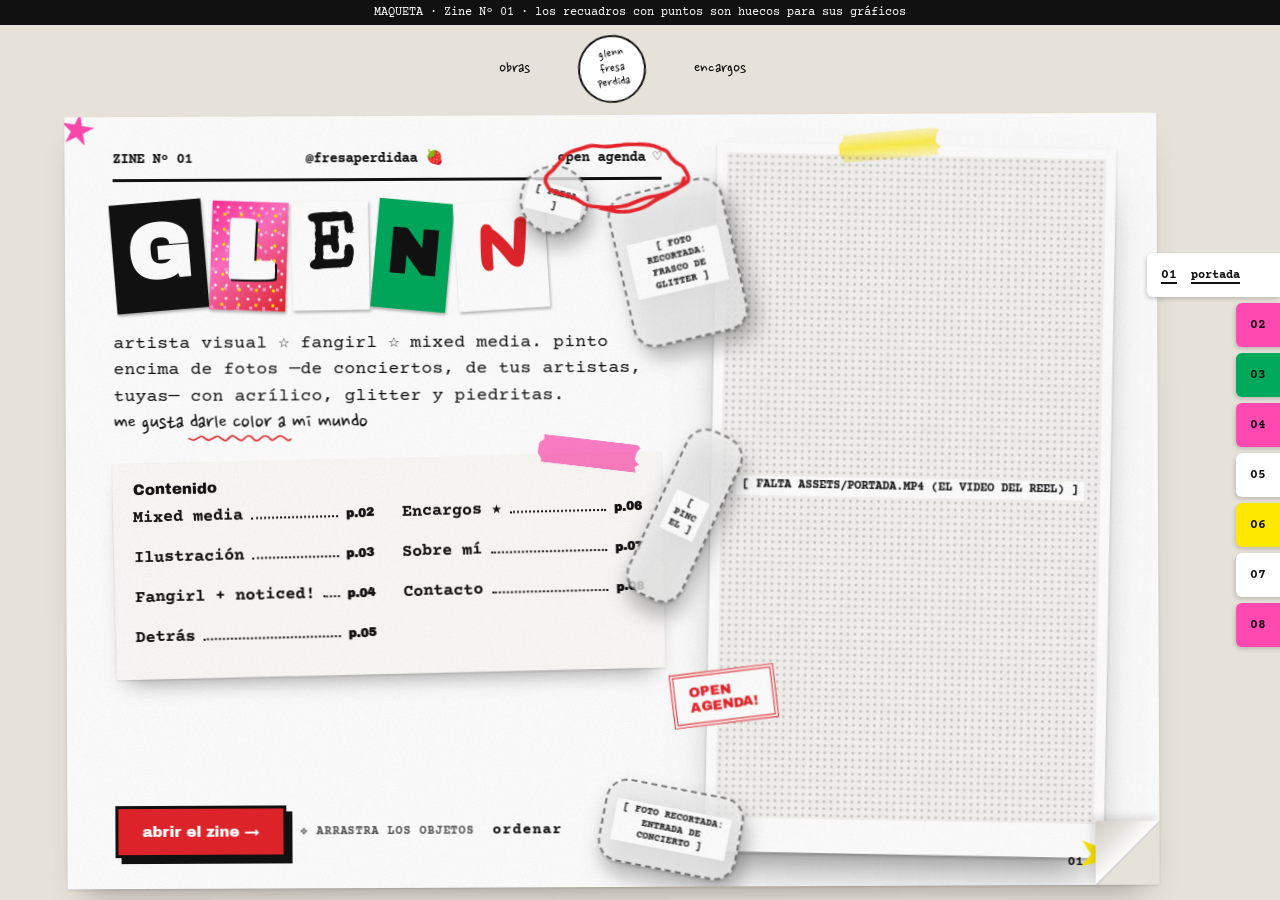
==== commit 3d261ce3: "Merge branch 'feature/alma' into develop" ====
--- a/mockup/index.html
+++ b/mockup/index.html
@@ -34,7 +34,7 @@
 .ransom span:nth-child(4) { --rot: 5.3deg; rotate: var(--rot); font-family: var(--stamp); background: var(--riso-green); font-size: calc(var(--fs) * .82); }
 .ransom span:nth-child(5) { --rot: -3.4deg; rotate: var(--rot); font-family: var(--hand); background: #fff; color: var(--riso-red); font-size: calc(var(--fs) * 1.45); line-height: .8; }
 .ransom span.glitter { color: #fff; text-shadow: 2px 2px 0 var(--ink); }
-.sub .hand { font-size: 1.25em; }
+.sub .hand { font-size: 1.25em; position: relative; white-space: nowrap; }
 .sub { grid-area: sub; font-size: clamp(.95rem, 2.1vh, 1.15rem); line-height: 1.45; max-width: 52ch; margin: 0 0 var(--gap); }
 
 /* Índice en dos columnas con "asomo" de cada sección */
@@ -117,9 +117,9 @@
 </header>
 <main class="zine" id="zine">
   <article style="--sheet-tilt:-.25deg" class="page cover" aria-labelledby="t">
-      <div class="issue"><span>ZINE Nº 01</span><span>@fresaperdidaa 🍓</span><span class="opt">open agenda ♡</span></div>
+      <div class="issue"><span>ZINE Nº 01</span><span>@fresaperdidaa 🍓</span><span class="opt" style="position:relative">open agenda ♡<svg class="doodle draw " style="--ar:1.875;left:-16px;top:-12px;--w:150px;--r:-3deg" aria-hidden="true"><use href="assets/doodles.svg#circle"/></svg></span></div>
       <h1 class="ransom" id="t" aria-label="Glenn"><span aria-hidden="true">G</span><span aria-hidden="true" class="glitter">L</span><span aria-hidden="true">E</span><span aria-hidden="true">N</span><span aria-hidden="true">N</span><i class="asset obj fresa" data-asset="fresa" aria-hidden="true"></i></h1>
-      <p class="sub">artista visual ☆ fangirl ☆ mixed media. pinto encima de fotos —de conciertos, de tus artistas, tuyas— con acrílico, glitter y piedritas. <span class="hand">me gusta darle color a mi mundo</span></p>
+      <p class="sub">artista visual ☆ fangirl ☆ mixed media. pinto encima de fotos —de conciertos, de tus artistas, tuyas— con acrílico, glitter y piedritas. <span class="hand">me gusta darle color a mi mundo<svg class="doodle draw " style="--ar:8.9;left:0;bottom:-10px;--w:100%;height:12px" aria-hidden="true"><use href="assets/doodles.svg#squiggle"/></svg></span></p>
 
       <div class="toc-wrap">
         <nav class="toc" aria-labelledby="toc-t">
--- a/mockup/assets/zine.css
+++ b/mockup/assets/zine.css
@@ -238,3 +238,17 @@
 .obj[data-drag]:hover { scale: 1.04; filter: drop-shadow(10px 20px 14px rgba(0,0,0,.3)) drop-shadow(1px 2px 1px rgba(0,0,0,.2)); }
 .obj[data-drag]:active { cursor: grabbing; scale: 1.08; }
 .drag-hint { font: 700 .72rem var(--type); text-transform: uppercase; letter-spacing: .08em; display: inline-flex; gap: 6px; align-items: center; opacity: .7; }
+
+/* ---------- Rayones de ella: garabatos y notas al margen ----------
+   Trazos con temblor (assets/doodles.svg) que se dibujan una sola vez, como
+   un plumón pasando por encima de la hoja impresa. */
+.doodle { position: absolute; z-index: 6; pointer-events: none; color: var(--riso-red); overflow: visible;
+  width: var(--w, 80px); height: auto; aspect-ratio: var(--ar, 1); rotate: var(--r, 0deg);
+  stroke-dasharray: 1200; stroke-dashoffset: 0; }
+.doodle.ink { color: var(--ink); }
+.doodle.draw { stroke-dashoffset: 1200; }
+.doodle.draw.in { stroke-dashoffset: 0; transition: stroke-dashoffset 1.1s cubic-bezier(.4, 0, .2, 1); }
+.margin-note { position: absolute; z-index: 6; font: 400 1.5rem/1 var(--hand); rotate: var(--r, -4deg); white-space: nowrap; pointer-events: none; }
+.margin-note.red { color: var(--riso-red); }
+@media (max-width: 760px) { .doodle.hide-sm, .margin-note.hide-sm { display: none; } }
+@media (prefers-reduced-motion: reduce) { .doodle.draw { stroke-dashoffset: 0; } }
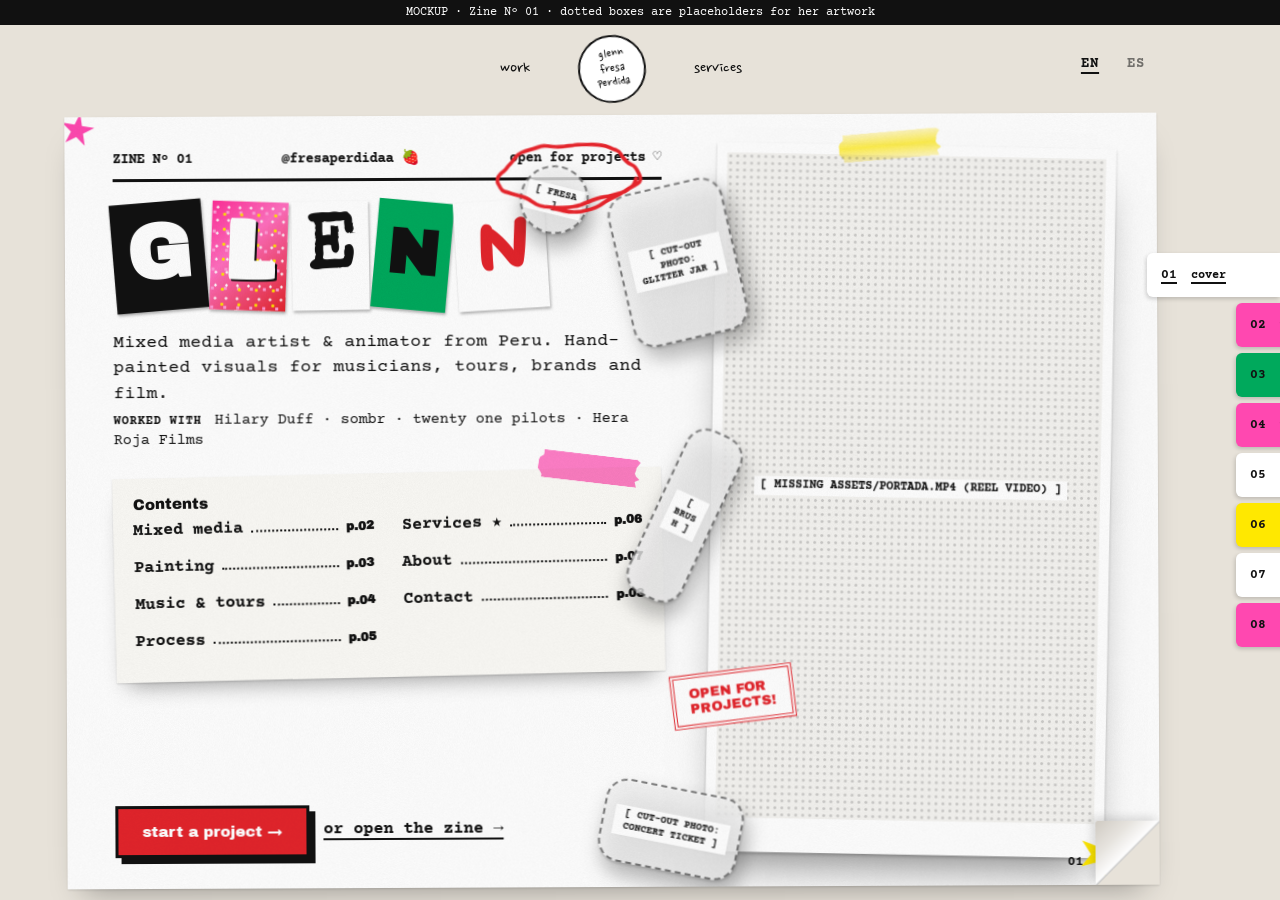
==== commit 717aa811: "Merge branch 'feature/profesional-en' into develop" ====
--- a/mockup/index.html
+++ b/mockup/index.html
@@ -1,9 +1,10 @@
 <!doctype html>
-<html lang="es">
+<html lang="en">
 <head>
 <meta charset="utf-8">
 <meta name="viewport" content="width=device-width, initial-scale=1">
-<title>Glenn — Zine Nº 01</title>
+<title>Glenn — mixed media artist &amp; animator</title>
+<meta name="description" content="Glenn (@fresaperdidaa): mixed media artist and animator from Peru. Hand-painted visuals for musicians, tours, brands and film.">
 <link rel="preconnect" href="https://fonts.googleapis.com">
 <link rel="stylesheet" href="https://fonts.googleapis.com/css2?family=Archivo+Black&family=Bowlby+One&family=Courier+Prime:ital,wght@0,400;0,700;1,400&family=Nanum+Pen+Script&family=Special+Elite&display=swap">
 <link rel="stylesheet" href="assets/zine.css">
@@ -25,7 +26,7 @@
 .issue { grid-area: issue; display: flex; justify-content: space-between; gap: 12px; border-bottom: 3px solid var(--ink); padding-bottom: 8px; margin-bottom: var(--gap); font-weight: 700; font-size: .9rem; }
 
 /* Nombre en letras recortadas: cada letra se mueve al pasar el ratón */
-.ransom { grid-area: title; display: flex; gap: 6px; margin: 0 0 var(--gap); --fs: clamp(2.2rem, min(6vw, 10vh), 5.4rem); }
+.ransom { grid-area: title; display: flex; gap: 6px; margin: 0 0 var(--gap); --fs: clamp(2rem, min(6vw, 8.6vh), 5.4rem); }
 .ransom span { display: inline-grid; place-items: center; font-size: var(--fs); line-height: 1; padding: .06em .18em .12em;
   box-shadow: 1px 2px 3px rgba(0,0,0,.3); cursor: default; }
 .ransom span:nth-child(1) { --rot: -4.6deg; rotate: var(--rot); font-family: var(--block); background: var(--ink); color: #fff; }
@@ -35,7 +36,7 @@
 .ransom span:nth-child(5) { --rot: -3.4deg; rotate: var(--rot); font-family: var(--hand); background: #fff; color: var(--riso-red); font-size: calc(var(--fs) * 1.45); line-height: .8; }
 .ransom span.glitter { color: #fff; text-shadow: 2px 2px 0 var(--ink); }
 .sub .hand { font-size: 1.25em; position: relative; white-space: nowrap; }
-.sub { grid-area: sub; font-size: clamp(.95rem, 2.1vh, 1.15rem); line-height: 1.45; max-width: 52ch; margin: 0 0 var(--gap); }
+.sub { grid-area: sub; font-size: clamp(.9rem, 2vh, 1.1rem); line-height: 1.45; max-width: 52ch; margin: 0 0 var(--gap); }
 
 /* Índice en dos columnas con "asomo" de cada sección */
 .toc-wrap { grid-area: toc; position: relative; align-self: start; }
@@ -43,7 +44,7 @@
 .toc h2 { font: 400 .95rem var(--stamp); margin: 0 0 4px; }
 .toc ol { list-style: none; margin: 0; padding: 0; columns: 2; column-gap: 28px; }
 .toc li { break-inside: avoid; }
-.toc a { display: flex; align-items: baseline; gap: 8px; min-height: clamp(30px, 4.6vh, 40px); padding: 4px 0; text-decoration: none; font-weight: 700; transition: padding .2s; }
+.toc a { display: flex; align-items: baseline; gap: 8px; min-height: clamp(26px, 4.1vh, 40px); padding: 2px 0; text-decoration: none; font-weight: 700; transition: padding .2s; }
 .toc a::after { content: ""; order: 2; flex: 1; border-bottom: 2px dotted var(--ink); }
 .toc a span { order: 3; font-family: var(--stamp); font-size: .75rem; }
 .toc a:hover, .toc a:focus-visible { color: var(--riso-red); padding-left: 8px; }
@@ -53,7 +54,10 @@
 .peek.on { opacity: 1; scale: 1; }
 
 .desk-hint { grid-area: cta; display: flex; gap: 14px; align-items: center; margin-top: var(--gap); }
-.desk-hint .drag-hint { white-space: nowrap; }
+.credits { display: inline-block; margin-top: 4px; font-size: .85em; line-height: 1.35; }
+.credits b { font-weight: 700; text-transform: uppercase; letter-spacing: .08em; font-size: .8em; margin-right: 4px; }
+.text-link { font-weight: 700; text-decoration: underline 2px; text-underline-offset: 5px; min-height: 44px; display: inline-flex; align-items: center; }
+.text-link:hover { color: var(--riso-red); }
 .desk-hint .btn, .desk-hint .dymo { flex-shrink: 0; }
 
 /* Video: ocupa toda la altura disponible y deduce el ancho (9:16) */
@@ -98,61 +102,61 @@
   /* El video toma el alto que queda entre el nombre y el botón (y las pestañas de abajo) */
   .cutout { height: max(220px, calc(100svh - var(--bar, 0px) - 340px)); width: auto; max-width: 100%; justify-self: center; rotate: 1.5deg; margin-bottom: 8px; }
   .cutout .stamp { left: auto; right: -6px; bottom: 12%; font-size: .75rem; }
-  .desk-hint { justify-content: center; margin: 16px 0 20px; }
+  .desk-hint { flex-direction: column; align-items: stretch; gap: 6px; margin: 16px 0 20px; }
+  .desk-hint .text-link { justify-content: center; }
   .desk-hint .btn { width: 100%; justify-content: center; }
   .sub { text-align: center; margin-inline: auto; }
   .toc ol { columns: 1; }
   .toc a { min-height: 44px; }
-  .peek, .loose, .desk-hint .drag-hint, .desk-hint [data-reset], .star.hide-sm { display: none; }
+  .peek, .loose, .star.hide-sm { display: none; }
   .ransom .fresa { right: calc(var(--fs) * -.4); }
 }
 </style>
 </head>
 <body class="cover-body">
-<div class="mockbar">MAQUETA · Zine Nº 01 · los recuadros con puntos son huecos para sus gráficos</div>
+<div class="mockbar">MOCKUP · Zine Nº 01 · dotted boxes are placeholders for her artwork</div>
 <header class="masthead">
-  <a href="mixed-media.html">obras</a>
-  <a class="badge" href="index.html" aria-label="Glenn, volver a la portada">glenn<br>fresa<br>perdida</a>
-  <a href="encargos.html">encargos</a>
+  <a href="mixed-media.html" data-es="obras">work</a>
+  <a class="badge" href="index.html" aria-label="Glenn, back to the cover" data-es-aria="Glenn, volver a la portada">glenn<br>fresa<br>perdida</a>
+  <a href="encargos.html" data-es="servicios">services</a>
 </header>
 <main class="zine" id="zine">
   <article style="--sheet-tilt:-.25deg" class="page cover" aria-labelledby="t">
-      <div class="issue"><span>ZINE Nº 01</span><span>@fresaperdidaa 🍓</span><span class="opt" style="position:relative">open agenda ♡<svg class="doodle draw " style="--ar:1.875;left:-16px;top:-12px;--w:150px;--r:-3deg" aria-hidden="true"><use href="assets/doodles.svg#circle"/></svg></span></div>
+      <div class="issue"><span>ZINE Nº 01</span><span>@fresaperdidaa 🍓</span><span class="opt" style="position:relative"><span data-es="open agenda ♡">open for projects ♡</span><svg class="doodle draw " style="--ar:1.875;left:-16px;top:-12px;--w:150px;--r:-3deg" aria-hidden="true"><use href="assets/doodles.svg#circle"/></svg></span></div>
       <h1 class="ransom" id="t" aria-label="Glenn"><span aria-hidden="true">G</span><span aria-hidden="true" class="glitter">L</span><span aria-hidden="true">E</span><span aria-hidden="true">N</span><span aria-hidden="true">N</span><i class="asset obj fresa" data-asset="fresa" aria-hidden="true"></i></h1>
-      <p class="sub">artista visual ☆ fangirl ☆ mixed media. pinto encima de fotos —de conciertos, de tus artistas, tuyas— con acrílico, glitter y piedritas. <span class="hand">me gusta darle color a mi mundo<svg class="doodle draw " style="--ar:8.9;left:0;bottom:-10px;--w:100%;height:12px" aria-hidden="true"><use href="assets/doodles.svg#squiggle"/></svg></span></p>
+      <p class="sub"><span data-es="Artista mixed media y animadora de Perú. Visuales pintados a mano para músicos, giras, marcas y cine.">Mixed media artist &amp; animator from Peru. Hand-painted visuals for musicians, tours, brands and film.</span><br><span class="credits"><b data-es="trabajos con">worked with</b> Hilary Duff · sombr · twenty one pilots · Hera Roja Films</span></p>
 
       <div class="toc-wrap">
         <nav class="toc" aria-labelledby="toc-t">
           <span class="tape pink" aria-hidden="true"></span>
-          <h2 id="toc-t">Contenido</h2>
+          <h2 id="toc-t" data-es="Contenido">Contents</h2>
           <ol>
-            <li><a href="mixed-media.html" data-peek="foto intervenida">Mixed media <span>p.02</span></a></li>
-            <li><a href="ilustracion.html" data-peek="pintura / ilustración">Ilustración <span>p.03</span></a></li>
-            <li><a href="fanart.html" data-peek="arte de concierto">Fangirl + noticed! <span>p.04</span></a></li>
-            <li><a href="proceso.html" data-peek="reel de proceso">Detrás <span>p.05</span></a></li>
-            <li><a href="encargos.html" data-peek="ejemplo de encargo">Encargos ★ <span>p.06</span></a></li>
-            <li><a href="sobre-mi.html" data-peek="su foto">Sobre mí <span>p.07</span></a></li>
-            <li><a href="contacto.html" data-peek="sobre / carta">Contacto <span>p.08</span></a></li>
+            <li><a href="mixed-media.html" data-peek="mixed media piece" data-peek-src="assets/obras/quien-vive.jpg"><b data-es="Mixed media">Mixed media</b> <span>p.02</span></a></li>
+            <li><a href="ilustracion.html" data-peek="painting" data-peek-src="assets/obras/unicornio.jpg"><b data-es="Pintura">Painting</b> <span>p.03</span></a></li>
+            <li><a href="fanart.html" data-peek="concert visuals" data-peek-src="assets/obras/hilary-duff.jpg"><b data-es="Música">Music &amp; tours</b> <span>p.04</span></a></li>
+            <li><a href="proceso.html" data-peek="process" data-peek-src="assets/obras/proceso-1.jpg"><b data-es="Proceso">Process</b> <span>p.05</span></a></li>
+            <li><a href="encargos.html" data-peek="services"><b data-es="Servicios ★">Services ★</b> <span>p.06</span></a></li>
+            <li><a href="sobre-mi.html" data-peek="about" data-peek-src="assets/obras/glenn.jpg"><b data-es="Sobre mí">About</b> <span>p.07</span></a></li>
+            <li><a href="contacto.html" data-peek="contact"><b data-es="Contacto">Contact</b> <span>p.08</span></a></li>
           </ol>
         </nav>
         <div class="asset peek" id="peek" aria-hidden="true"></div>
       </div>
 
       <div class="desk-hint">
-        <a class="btn" href="mixed-media.html">abrir el zine →</a>
-        <span class="drag-hint" aria-hidden="true">✥ arrastra los objetos</span>
-        <button class="dymo" data-reset>ordenar</button>
+        <a class="btn" href="encargos.html" data-es="empezar un proyecto →">start a project →</a>
+        <a class="text-link" href="mixed-media.html" data-es="o abre el zine →">or open the zine →</a>
       </div>
 
     <div class="cutout">
       <span class="tape" aria-hidden="true"></span>
-      <video class="reel" id="reel" src="assets/portada.mp4" autoplay muted loop playsinline preload="auto" aria-label="Video de Glenn intervenido con glitter y estrellas"></video>
-      <div class="asset reel-missing" id="reel-missing" data-asset="falta assets/portada.mp4 (el video del reel)" hidden></div>
+      <video class="reel" id="reel" src="assets/portada.mp4" autoplay muted loop playsinline preload="auto" aria-label="Mixed media animation by Glenn" data-es-aria="Animación mixed media de Glenn"></video>
+      <div class="asset reel-missing" id="reel-missing" data-asset="missing assets/portada.mp4 (reel video)" hidden></div>
       <button class="play" id="reel-btn" aria-label="Pausar video" hidden>❚❚</button>
-      <span class="stamp drop">open<br>agenda!</span>
-      <div class="asset obj loose l1" data-drag data-asset="foto recortada: frasco de glitter" aria-hidden="true"></div>
-      <div class="asset obj loose l2" data-drag data-asset="foto recortada: entrada de concierto" aria-hidden="true"></div>
-      <div class="asset obj loose l3" data-drag data-asset="pincel" aria-hidden="true"></div>
+      <span class="stamp" data-es="open<br>agenda!">open for<br>projects!</span>
+      <div class="asset obj loose l1" data-drag data-asset="cut-out photo: glitter jar" aria-hidden="true"></div>
+      <div class="asset obj loose l2" data-drag data-asset="cut-out photo: concert ticket" aria-hidden="true"></div>
+      <div class="asset obj loose l3" data-drag data-asset="brush" aria-hidden="true"></div>
 
       <span class="star" style="bottom:-18px;right:-18px;--s:44px;--r:20deg;--d:1.6s" aria-hidden="true"></span>
     </div>
@@ -161,6 +165,7 @@
     <span class="folio">01</span>
   </article>
 </main>
+<script src="assets/i18n.js"></script>
 <script src="assets/zine.js"></script>
 <script>
 // Video de portada: si falta el archivo, se ve el hueco; botón de pausa (WCAG 2.2.2)
@@ -170,8 +175,8 @@
 if (reel.error) noReel();
 reel.addEventListener("loadeddata", () => { reelBtn.hidden = false; });
 if (matchMedia("(prefers-reduced-motion: reduce)").matches) reel.removeAttribute("autoplay"), reel.pause();
-const syncBtn = () => { reelBtn.textContent = reel.paused ? "▶" : "❚❚"; reelBtn.setAttribute("aria-label", reel.paused ? "Reproducir video" : "Pausar video"); };
-reel.addEventListener("play", syncBtn); reel.addEventListener("pause", syncBtn);
+const syncBtn = () => { reelBtn.textContent = reel.paused ? "▶" : "❚❚"; reelBtn.setAttribute("aria-label", reel.paused ? t("Play video", "Reproducir video") : t("Pause video", "Pausar video")); };
+reel.addEventListener("play", syncBtn); reel.addEventListener("pause", syncBtn); addEventListener("langchange", syncBtn); syncBtn();
 reelBtn.onclick = () => reel.paused ? reel.play() : reel.pause();
 
 // Al pasar por el índice, se asoma una imagen de esa sección junto a la línea
@@ -179,6 +184,10 @@
 document.querySelectorAll("[data-peek]").forEach(a => {
   const on = () => {
     peek.dataset.asset = a.dataset.peek;
+    // Si ya está la imagen real de esa sección, se asoma la imagen
+    const src = a.dataset.peekSrc, img = src && new Image();
+    peek.style.backgroundImage = ""; peek.classList.remove("has-img");
+    if (img) { img.onload = () => { peek.style.backgroundImage = `url("${src}")`; peek.classList.add("has-img"); }; img.src = src; }
     peek.classList.add("on");
   };
   a.addEventListener("mouseenter", on);
--- a/mockup/assets/zine.css
+++ b/mockup/assets/zine.css
@@ -110,7 +110,7 @@
 .folio { position: absolute; bottom: 16px; right: 22px; font: 700 .8rem var(--type); z-index: 6; }
 .head { display: flex; justify-content: space-between; align-items: end; gap: 16px; flex-wrap: wrap; margin-bottom: 28px; }
 .lead { max-width: 60ch; margin: 0 0 24px; }
-@media (max-width: 760px) { .zine { padding: 16px 12px 120px; } }
+@media (max-width: 760px) { .zine { padding: 16px 12px 120px; overflow-x: clip; } }   /* el giro de la hoja no debe dar scroll lateral */
 
 /* ---------- Piezas gráficas reutilizables ---------- */
 .tape { position: absolute; width: 104px; height: 28px; z-index: 4; pointer-events: none; mix-blend-mode: multiply;
@@ -252,3 +252,15 @@
 .margin-note.red { color: var(--riso-red); }
 @media (max-width: 760px) { .doodle.hide-sm, .margin-note.hide-sm { display: none; } }
 @media (prefers-reduced-motion: reduce) { .doodle.draw { stroke-dashoffset: 0; } }
+
+/* ---------- Botón de idioma EN / ES ---------- */
+.masthead { position: relative; }
+.lang-toggle { position: absolute; right: 72px; top: 50%; translate: 0 -50%; display: flex; gap: 2px; font: 700 .85rem var(--type); }
+.lang-toggle button { min-width: 44px; min-height: 44px; border: 0; background: none; cursor: var(--cursor-hand); padding: 0 6px; letter-spacing: .08em; opacity: .55; }
+.lang-toggle button[aria-pressed="true"] { opacity: 1; text-decoration: underline 2px; text-underline-offset: 5px; }
+.lang-toggle button:hover { opacity: 1; }
+@media (max-width: 760px) { .lang-toggle { right: 4px; } }
+
+/* ---------- Imagen real dentro de un hueco ---------- */
+.asset.has-img { background-size: cover; background-position: center; background-color: #111; }
+.asset.has-img::before { content: none; }
